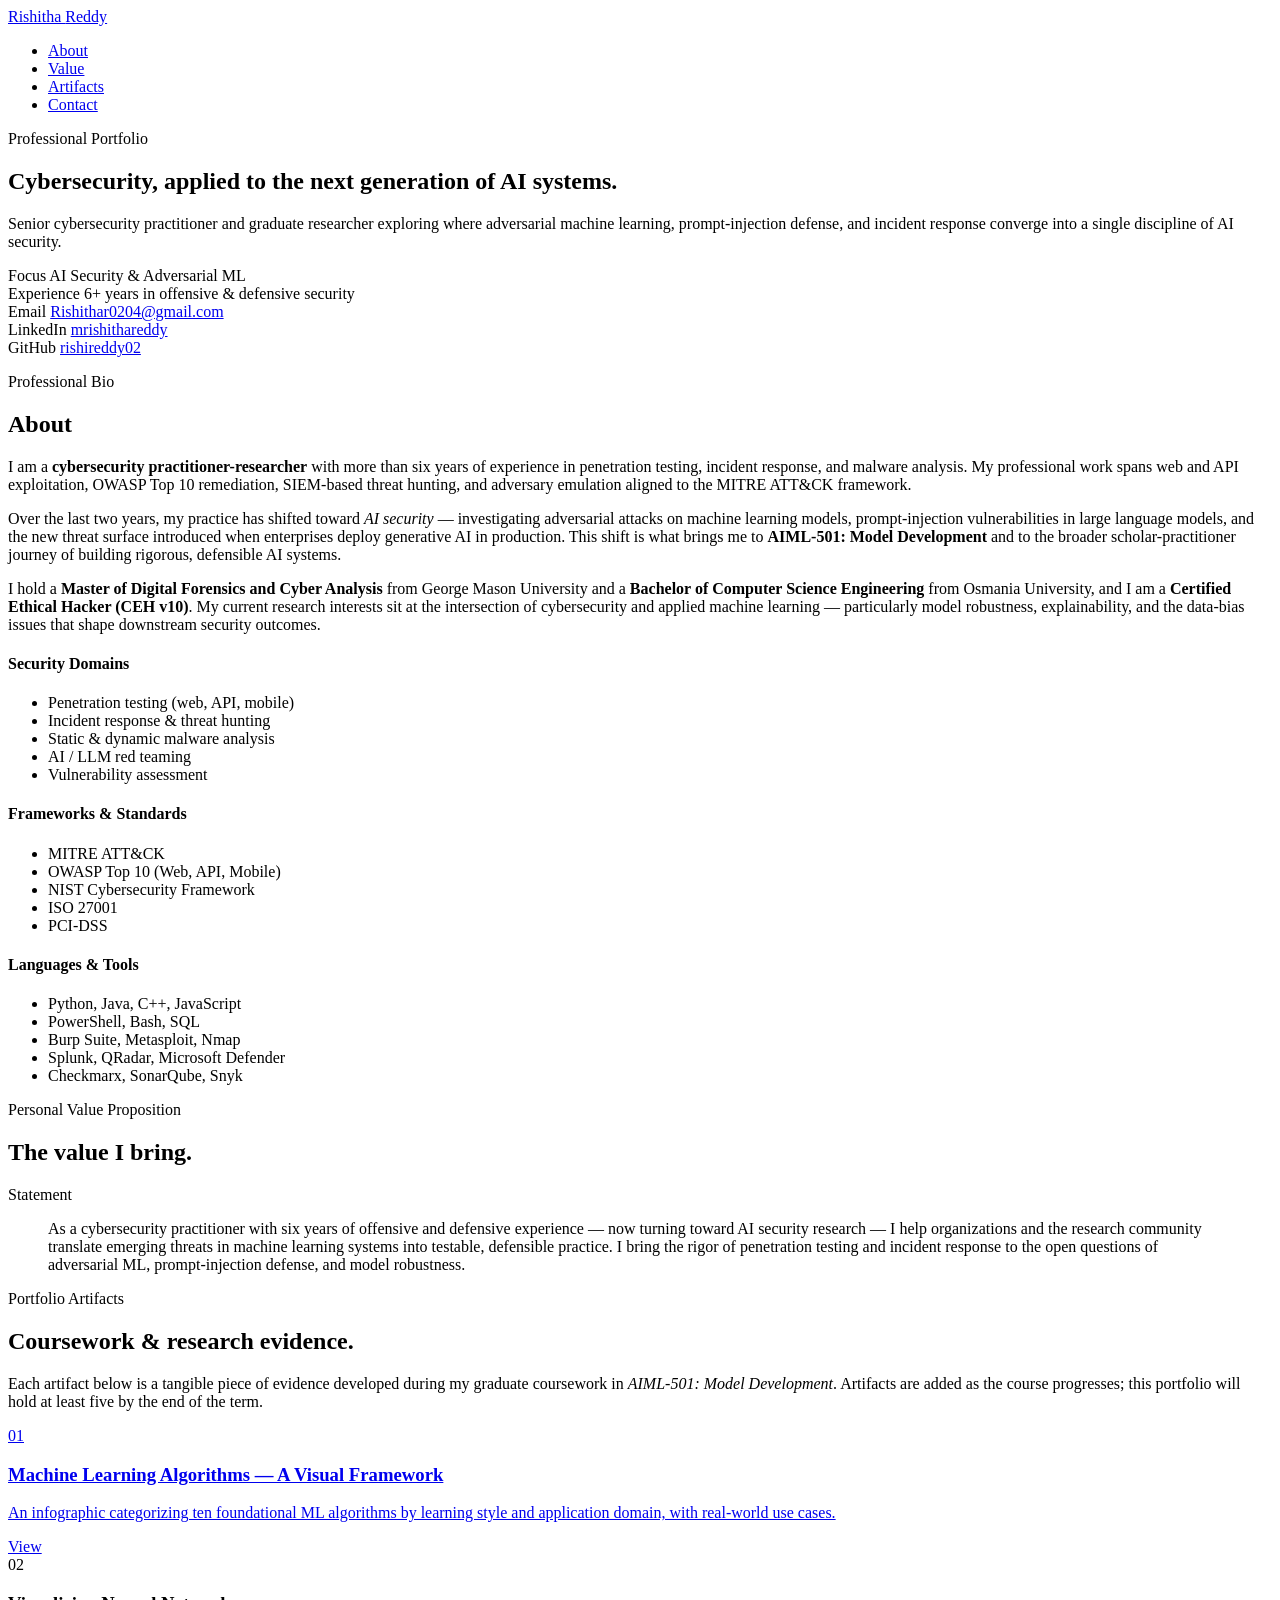
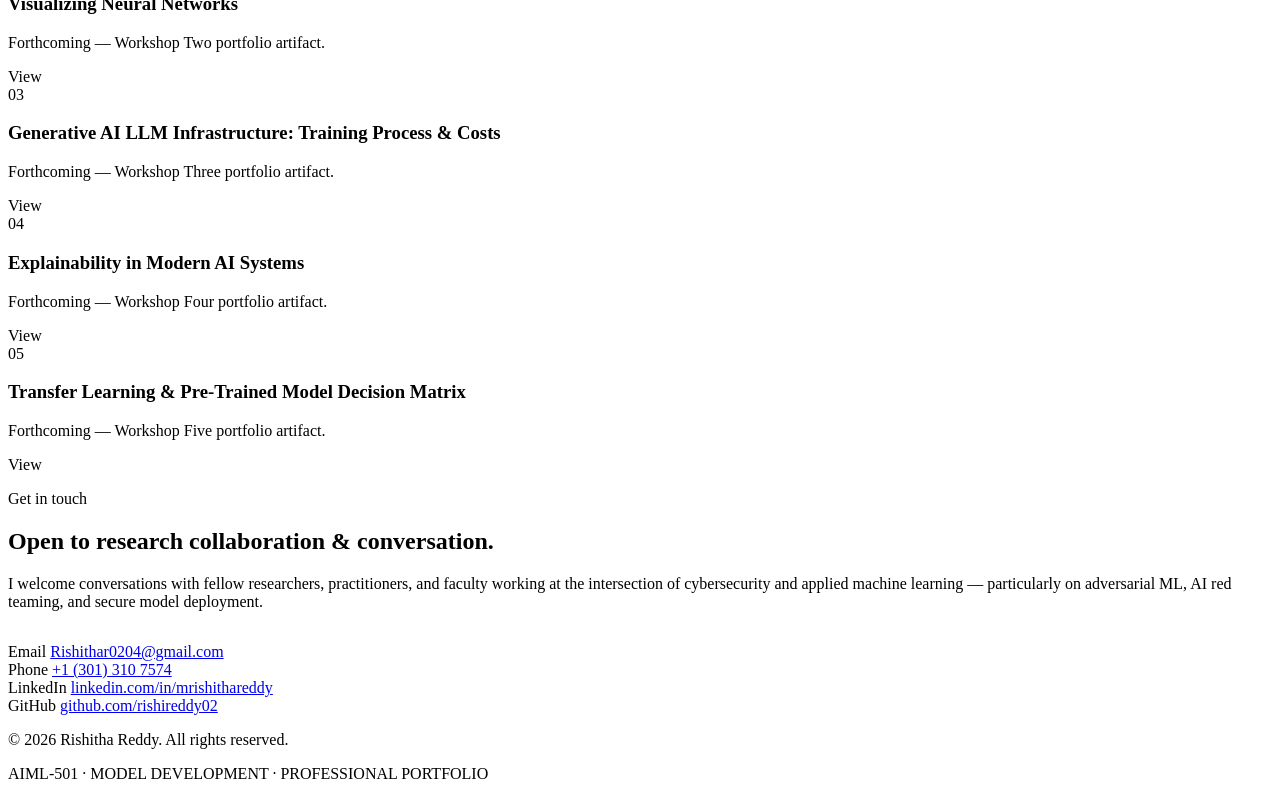
==== index.html @ c1c3d1a4 "Created first portfolio" ====
<!DOCTYPE html>
<html lang="en">
<head>
  <meta charset="UTF-8">
  <meta name="viewport" content="width=device-width, initial-scale=1.0">
  <title>Rishitha Reddy — Cybersecurity &amp; AI Security Research</title>
  <meta name="description" content="Professional portfolio of Rishitha Reddy — cybersecurity practitioner and graduate researcher specializing in AI security, adversarial machine learning, and applied threat detection.">
  <link rel="stylesheet" href="assets/css/style.css">
  <link rel="icon" href="data:image/svg+xml,%3Csvg xmlns='http://www.w3.org/2000/svg' viewBox='0 0 100 100'%3E%3Crect width='100' height='100' fill='%237a1f2b'/%3E%3Ctext x='50' y='68' font-family='Georgia,serif' font-size='52' font-weight='600' fill='%23fafaf6' text-anchor='middle'%3ER%3C/text%3E%3C/svg%3E">
</head>
<body>

  <header class="site-header">
    <div class="container-wide">
      <nav class="nav">
        <a href="index.html" class="brand">Rishitha <span class="accent">Reddy</span></a>
        <ul class="nav-links">
          <li><a href="#about">About</a></li>
          <li><a href="#value">Value</a></li>
          <li><a href="#artifacts">Artifacts</a></li>
          <li><a href="#contact">Contact</a></li>
        </ul>
      </nav>
    </div>
  </header>

  <main>

    <!-- HERO -->
    <section class="hero">
      <div class="container">
        <p class="eyebrow">Professional Portfolio</p>
        <h1>Cybersecurity, applied to the next generation of AI systems.</h1>
        <p class="tagline">
          Senior cybersecurity practitioner and graduate researcher exploring where adversarial machine learning, prompt-injection defense, and incident response converge into a single discipline of AI security.
        </p>

        <div class="hero-meta">
          <div>
            <span class="meta-label">Focus</span>
            AI Security &amp; Adversarial ML
          </div>
          <div>
            <span class="meta-label">Experience</span>
            6+ years in offensive &amp; defensive security
          </div>
          <div>
            <span class="meta-label">Email</span>
            <a href="mailto:Rishithar0204@gmail.com">Rishithar0204@gmail.com</a>
          </div>
          <div>
            <span class="meta-label">LinkedIn</span>
            <a href="https://linkedin.com/in/mrishithareddy" target="_blank" rel="noopener">mrishithareddy</a>
          </div>
          <div>
            <span class="meta-label">GitHub</span>
            <a href="https://github.com/rishireddy02" target="_blank" rel="noopener">rishireddy02</a>
          </div>
        </div>
      </div>
    </section>

    <!-- ABOUT -->
    <section class="block" id="about">
      <div class="container">
        <p class="section-eyebrow">Professional Bio</p>
        <h2 class="section-title">About</h2>
        <div class="prose">
          <p>
            I am a <strong>cybersecurity practitioner-researcher</strong> with more than six years of experience in penetration testing, incident response, and malware analysis. My professional work spans web and API exploitation, OWASP Top 10 remediation, SIEM-based threat hunting, and adversary emulation aligned to the MITRE ATT&amp;CK framework.
          </p>
          <p>
            Over the last two years, my practice has shifted toward <em>AI security</em> &mdash; investigating adversarial attacks on machine learning models, prompt-injection vulnerabilities in large language models, and the new threat surface introduced when enterprises deploy generative AI in production. This shift is what brings me to <strong>AIML-501: Model Development</strong> and to the broader scholar-practitioner journey of building rigorous, defensible AI systems.
          </p>
          <p>
            I hold a <strong>Master of Digital Forensics and Cyber Analysis</strong> from George Mason University and a <strong>Bachelor of Computer Science Engineering</strong> from Osmania University, and I am a <strong>Certified Ethical Hacker (CEH v10)</strong>. My current research interests sit at the intersection of cybersecurity and applied machine learning &mdash; particularly model robustness, explainability, and the data-bias issues that shape downstream security outcomes.
          </p>
        </div>

        <div class="skills-grid">
          <div class="skill-block">
            <h4>Security Domains</h4>
            <ul>
              <li>Penetration testing (web, API, mobile)</li>
              <li>Incident response &amp; threat hunting</li>
              <li>Static &amp; dynamic malware analysis</li>
              <li>AI / LLM red teaming</li>
              <li>Vulnerability assessment</li>
            </ul>
          </div>
          <div class="skill-block">
            <h4>Frameworks &amp; Standards</h4>
            <ul>
              <li>MITRE ATT&amp;CK</li>
              <li>OWASP Top 10 (Web, API, Mobile)</li>
              <li>NIST Cybersecurity Framework</li>
              <li>ISO 27001</li>
              <li>PCI-DSS</li>
            </ul>
          </div>
          <div class="skill-block">
            <h4>Languages &amp; Tools</h4>
            <ul>
              <li>Python, Java, C++, JavaScript</li>
              <li>PowerShell, Bash, SQL</li>
              <li>Burp Suite, Metasploit, Nmap</li>
              <li>Splunk, QRadar, Microsoft Defender</li>
              <li>Checkmarx, SonarQube, Snyk</li>
            </ul>
          </div>
        </div>
      </div>
    </section>

    <!-- VALUE PROPOSITION -->
    <section class="block" id="value">
      <div class="container">
        <p class="section-eyebrow">Personal Value Proposition</p>
        <h2 class="section-title">The value I bring.</h2>

        <div class="value-prop">
          <p class="vp-label">Statement</p>
          <blockquote>
            As a cybersecurity practitioner with six years of offensive and defensive experience &mdash; now turning toward AI security research &mdash; I help organizations and the research community translate emerging threats in machine learning systems into testable, defensible practice. I bring the rigor of penetration testing and incident response to the open questions of adversarial ML, prompt-injection defense, and model robustness.
          </blockquote>
        </div>
      </div>
    </section>

    <!-- ARTIFACTS -->
    <section class="block" id="artifacts">
      <div class="container">
        <p class="section-eyebrow">Portfolio Artifacts</p>
        <h2 class="section-title">Coursework &amp; research evidence.</h2>
        <div class="prose">
          <p>
            Each artifact below is a tangible piece of evidence developed during my graduate coursework in <em>AIML-501: Model Development</em>. Artifacts are added as the course progresses; this portfolio will hold at least five by the end of the term.
          </p>
        </div>

        <div class="artifact-list">

          <a href="artifacts/algorithm-types.html" class="artifact-entry">
            <div class="artifact-num">01</div>
            <div class="artifact-info">
              <h3>Machine Learning Algorithms — A Visual Framework</h3>
              <p>An infographic categorizing ten foundational ML algorithms by learning style and application domain, with real-world use cases.</p>
            </div>
            <div class="artifact-action">View</div>
          </a>

          <div class="artifact-entry artifact-pending">
            <div class="artifact-num">02</div>
            <div class="artifact-info">
              <h3>Visualizing Neural Networks</h3>
              <p>Forthcoming — Workshop Two portfolio artifact.</p>
            </div>
            <div class="artifact-action">View</div>
          </div>

          <div class="artifact-entry artifact-pending">
            <div class="artifact-num">03</div>
            <div class="artifact-info">
              <h3>Generative AI LLM Infrastructure: Training Process &amp; Costs</h3>
              <p>Forthcoming — Workshop Three portfolio artifact.</p>
            </div>
            <div class="artifact-action">View</div>
          </div>

          <div class="artifact-entry artifact-pending">
            <div class="artifact-num">04</div>
            <div class="artifact-info">
              <h3>Explainability in Modern AI Systems</h3>
              <p>Forthcoming — Workshop Four portfolio artifact.</p>
            </div>
            <div class="artifact-action">View</div>
          </div>

          <div class="artifact-entry artifact-pending">
            <div class="artifact-num">05</div>
            <div class="artifact-info">
              <h3>Transfer Learning &amp; Pre-Trained Model Decision Matrix</h3>
              <p>Forthcoming — Workshop Five portfolio artifact.</p>
            </div>
            <div class="artifact-action">View</div>
          </div>

        </div>
      </div>
    </section>

    <!-- CONTACT -->
    <section class="block" id="contact">
      <div class="container">
        <p class="section-eyebrow">Get in touch</p>
        <h2 class="section-title">Open to research collaboration &amp; conversation.</h2>
        <div class="prose">
          <p>
            I welcome conversations with fellow researchers, practitioners, and faculty working at the intersection of cybersecurity and applied machine learning &mdash; particularly on adversarial ML, AI red teaming, and secure model deployment.
          </p>
        </div>

        <div class="hero-meta" style="margin-top: 2rem; padding-top: 0; border-top: none;">
          <div>
            <span class="meta-label">Email</span>
            <a href="mailto:Rishithar0204@gmail.com">Rishithar0204@gmail.com</a>
          </div>
          <div>
            <span class="meta-label">Phone</span>
            <a href="tel:+13013107574">+1 (301) 310 7574</a>
          </div>
          <div>
            <span class="meta-label">LinkedIn</span>
            <a href="https://linkedin.com/in/mrishithareddy" target="_blank" rel="noopener">linkedin.com/in/mrishithareddy</a>
          </div>
          <div>
            <span class="meta-label">GitHub</span>
            <a href="https://github.com/rishireddy02" target="_blank" rel="noopener">github.com/rishireddy02</a>
          </div>
        </div>
      </div>
    </section>

  </main>

  <footer class="site-footer">
    <div class="container">
      <p>&copy; 2026 Rishitha Reddy. All rights reserved.</p>
      <p class="mono">AIML-501  ·  MODEL DEVELOPMENT  ·  PROFESSIONAL PORTFOLIO</p>
    </div>
  </footer>

</body>
</html>
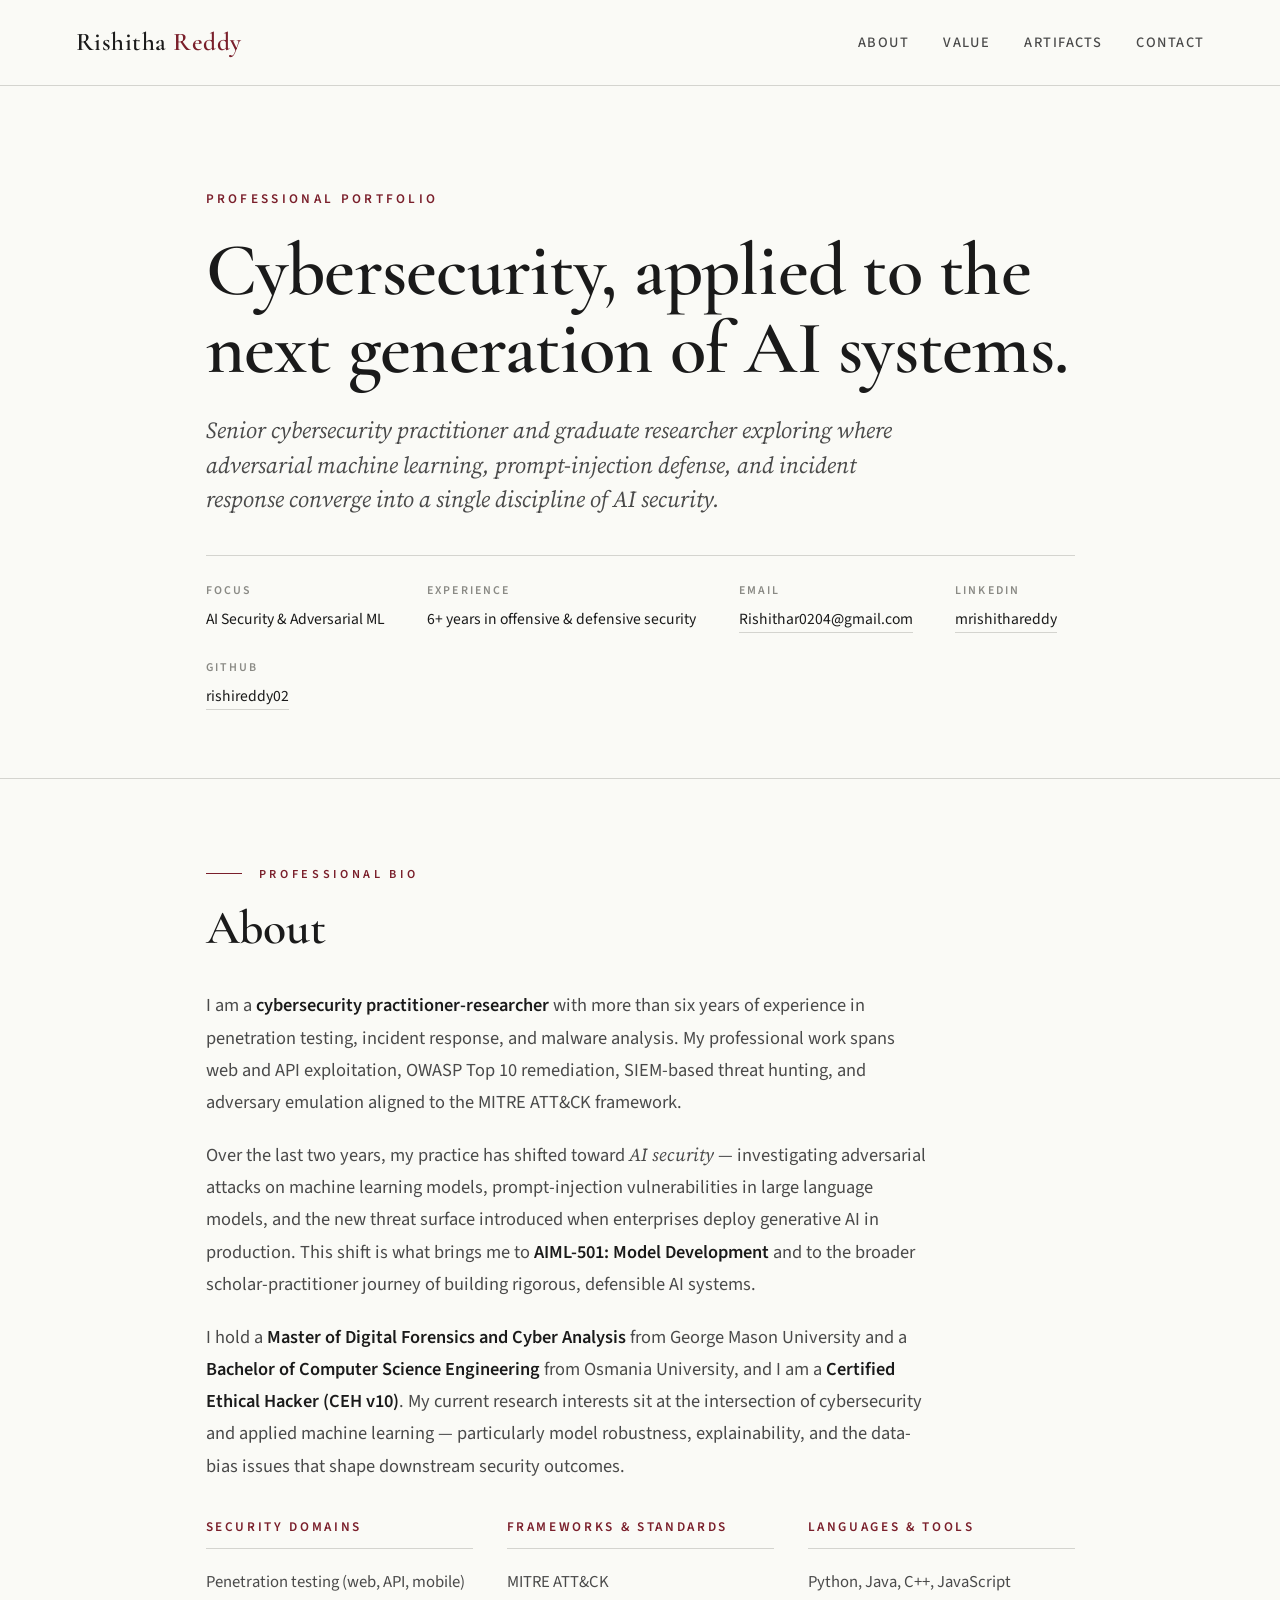
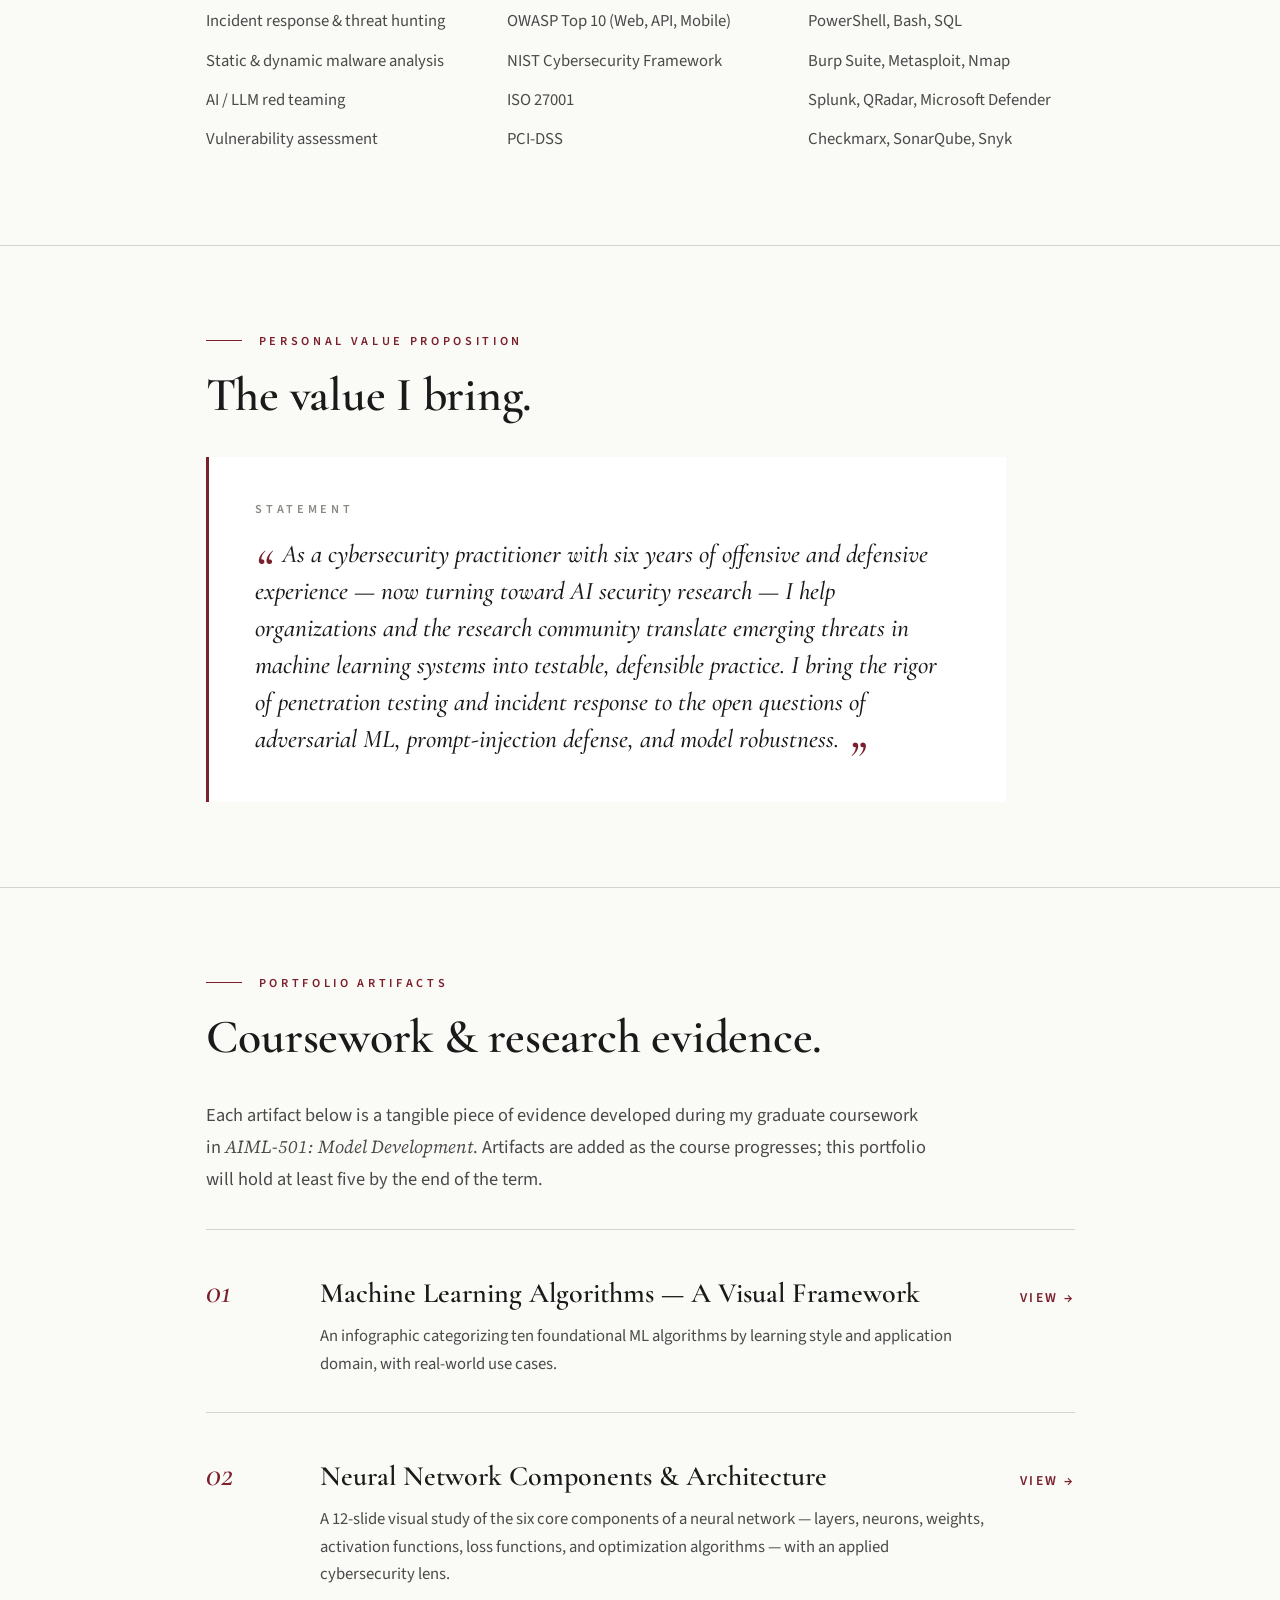
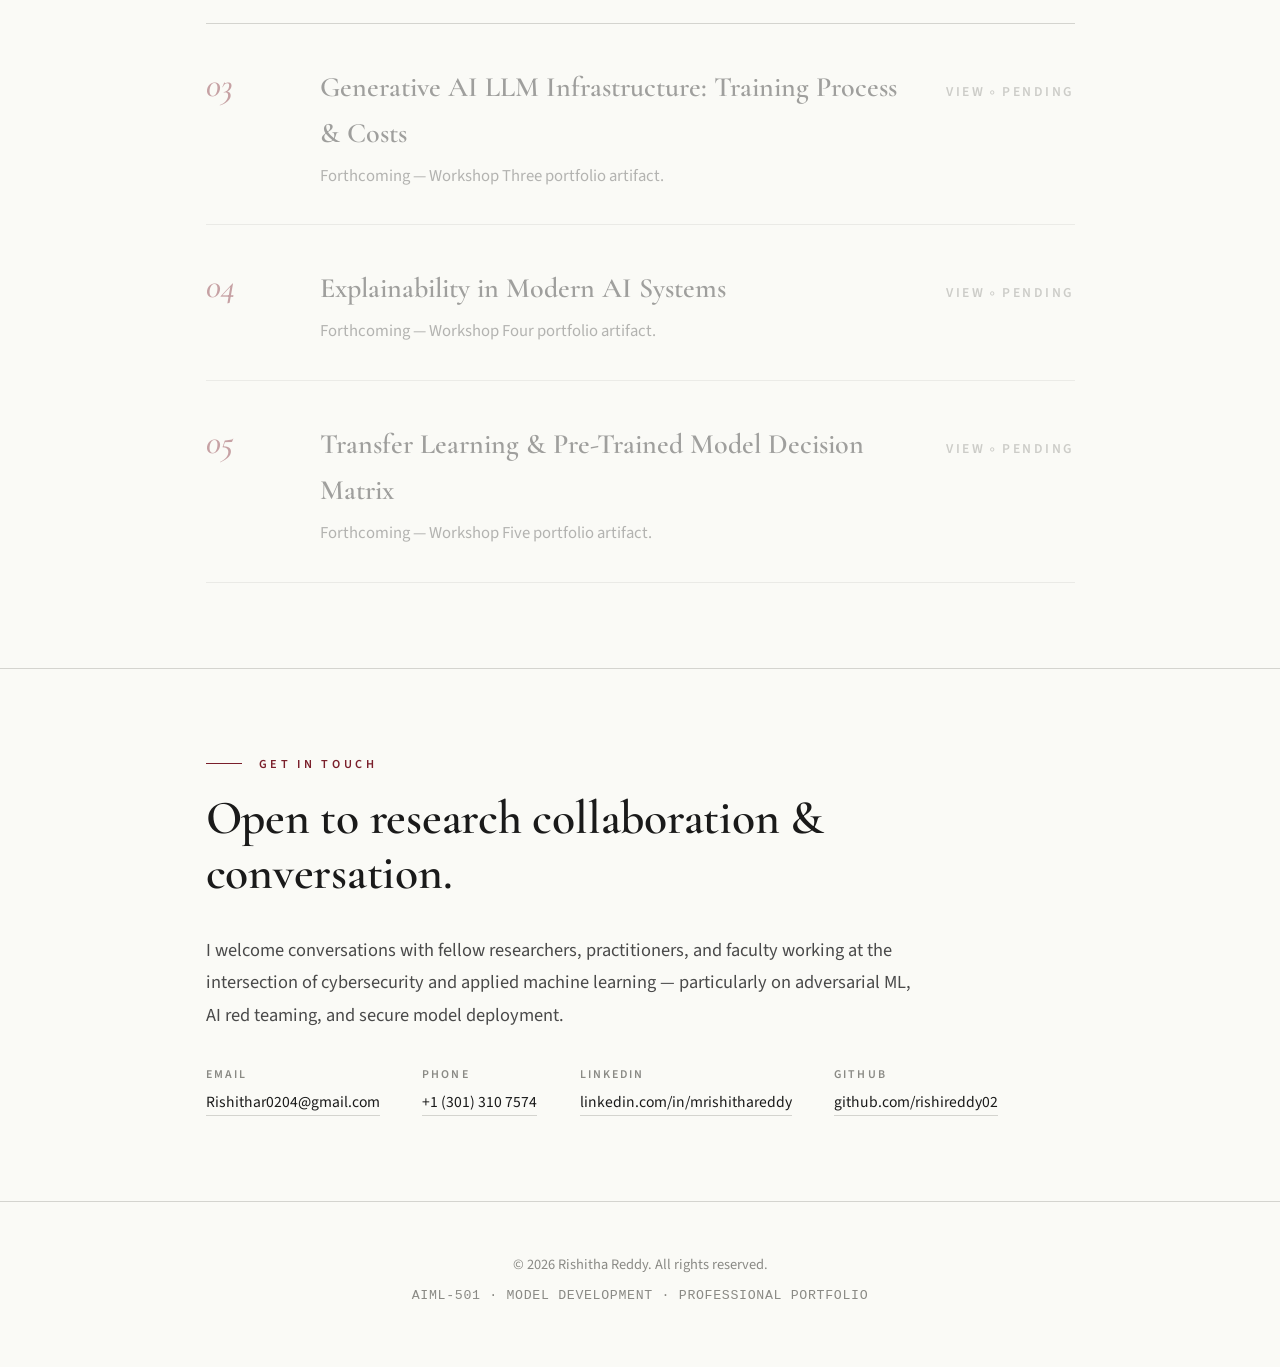
==== commit 68c048ac: "Add Artifact 02 - Neural Network Components" ====
--- a/index.html
+++ b/index.html
@@ -149,14 +149,14 @@
             <div class="artifact-action">View</div>
           </a>
 
-          <div class="artifact-entry artifact-pending">
+          <a href="artifacts/neural-networks.html" class="artifact-entry">
             <div class="artifact-num">02</div>
             <div class="artifact-info">
-              <h3>Visualizing Neural Networks</h3>
-              <p>Forthcoming — Workshop Two portfolio artifact.</p>
-            </div>
-            <div class="artifact-action">View</div>
-          </div>
+              <h3>Neural Network Components &amp; Architecture</h3>
+              <p>A 12-slide visual study of the six core components of a neural network — layers, neurons, weights, activation functions, loss functions, and optimization algorithms — with an applied cybersecurity lens.</p>
+            </div>
+            <div class="artifact-action">View</div>
+          </a>
 
           <div class="artifact-entry artifact-pending">
             <div class="artifact-num">03</div>
--- a/assets/css/style.css
+++ b/assets/css/style.css
@@ -0,0 +1,655 @@
+/* ==============================================
+   Rishitha Reddy — Professional Portfolio
+   AIML / Cybersecurity Research
+   Aesthetic: Editorial, Refined, Academic
+   ============================================== */
+
+@import url('https://fonts.googleapis.com/css2?family=Cormorant+Garamond:ital,wght@0,400;0,500;0,600;0,700;1,400;1,500&family=Source+Sans+3:ital,wght@0,300;0,400;0,500;0,600;0,700;1,400&family=Source+Serif+4:ital,opsz,wght@0,8..60,400;0,8..60,500;0,8..60,600;1,8..60,400&display=swap');
+
+:root {
+  --bg: #fafaf6;
+  --surface: #ffffff;
+  --text-primary: #1a1a1a;
+  --text-secondary: #4a4a4a;
+  --text-tertiary: #8a8a85;
+  --accent: #7a1f2b;
+  --accent-soft: #a14552;
+  --border: #e8e6df;
+  --line: #d4d4cf;
+
+  --font-display: 'Cormorant Garamond', 'Georgia', serif;
+  --font-body: 'Source Sans 3', -apple-system, BlinkMacSystemFont, sans-serif;
+  --font-serif: 'Source Serif 4', 'Georgia', serif;
+
+  --max-w: 920px;
+  --gutter: 1.5rem;
+}
+
+* {
+  box-sizing: border-box;
+  margin: 0;
+  padding: 0;
+}
+
+html {
+  scroll-behavior: smooth;
+  font-size: 17px;
+}
+
+body {
+  font-family: var(--font-body);
+  background: var(--bg);
+  color: var(--text-primary);
+  line-height: 1.65;
+  font-weight: 400;
+  -webkit-font-smoothing: antialiased;
+  -moz-osx-font-smoothing: grayscale;
+}
+
+/* ---------- Layout ---------- */
+
+.container {
+  max-width: var(--max-w);
+  margin: 0 auto;
+  padding: 0 var(--gutter);
+}
+
+.container-wide {
+  max-width: 1180px;
+  margin: 0 auto;
+  padding: 0 var(--gutter);
+}
+
+/* ---------- Header / Nav ---------- */
+
+header.site-header {
+  border-bottom: 1px solid var(--line);
+  background: var(--bg);
+  position: sticky;
+  top: 0;
+  z-index: 50;
+  backdrop-filter: blur(10px);
+  background: rgba(250, 250, 246, 0.92);
+}
+
+.nav {
+  display: flex;
+  justify-content: space-between;
+  align-items: center;
+  padding: 1.25rem 0;
+}
+
+.brand {
+  font-family: var(--font-display);
+  font-size: 1.5rem;
+  font-weight: 600;
+  letter-spacing: 0.02em;
+  color: var(--text-primary);
+  text-decoration: none;
+}
+
+.brand .accent {
+  color: var(--accent);
+}
+
+.nav-links {
+  display: flex;
+  gap: 2rem;
+  list-style: none;
+}
+
+.nav-links a {
+  font-size: 0.85rem;
+  letter-spacing: 0.1em;
+  text-transform: uppercase;
+  color: var(--text-secondary);
+  text-decoration: none;
+  font-weight: 500;
+  transition: color 0.2s ease;
+}
+
+.nav-links a:hover,
+.nav-links a.active {
+  color: var(--accent);
+}
+
+/* ---------- Hero ---------- */
+
+.hero {
+  padding: 6rem 0 4rem;
+  border-bottom: 1px solid var(--line);
+}
+
+.hero .eyebrow {
+  font-size: 0.78rem;
+  letter-spacing: 0.25em;
+  text-transform: uppercase;
+  color: var(--accent);
+  margin-bottom: 1.25rem;
+  font-weight: 600;
+}
+
+.hero h1 {
+  font-family: var(--font-display);
+  font-size: clamp(2.8rem, 6vw, 4.4rem);
+  font-weight: 600;
+  line-height: 1.05;
+  letter-spacing: -0.01em;
+  color: var(--text-primary);
+  margin-bottom: 1.5rem;
+}
+
+.hero .tagline {
+  font-family: var(--font-serif);
+  font-size: 1.35rem;
+  font-style: italic;
+  color: var(--text-secondary);
+  max-width: 720px;
+  line-height: 1.5;
+  margin-bottom: 2.25rem;
+}
+
+.hero-meta {
+  display: flex;
+  flex-wrap: wrap;
+  gap: 1.5rem 2.5rem;
+  padding-top: 1.5rem;
+  border-top: 1px solid var(--line);
+  font-size: 0.92rem;
+}
+
+.hero-meta a {
+  color: var(--text-primary);
+  text-decoration: none;
+  border-bottom: 1px solid var(--line);
+  padding-bottom: 2px;
+  transition: border-color 0.2s ease, color 0.2s ease;
+}
+
+.hero-meta a:hover {
+  color: var(--accent);
+  border-color: var(--accent);
+}
+
+.hero-meta .meta-label {
+  font-size: 0.7rem;
+  letter-spacing: 0.18em;
+  text-transform: uppercase;
+  color: var(--text-tertiary);
+  display: block;
+  margin-bottom: 0.35rem;
+  font-weight: 600;
+}
+
+/* ---------- Sections ---------- */
+
+section.block {
+  padding: 5rem 0;
+  border-bottom: 1px solid var(--line);
+}
+
+section.block:last-of-type {
+  border-bottom: none;
+}
+
+.section-eyebrow {
+  font-size: 0.72rem;
+  letter-spacing: 0.3em;
+  text-transform: uppercase;
+  color: var(--accent);
+  font-weight: 600;
+  margin-bottom: 1rem;
+  display: flex;
+  align-items: center;
+  gap: 1rem;
+}
+
+.section-eyebrow::before {
+  content: "";
+  width: 36px;
+  height: 1px;
+  background: var(--accent);
+}
+
+.section-title {
+  font-family: var(--font-display);
+  font-size: clamp(2rem, 4vw, 2.8rem);
+  font-weight: 600;
+  line-height: 1.15;
+  margin-bottom: 2rem;
+  letter-spacing: -0.005em;
+}
+
+.prose {
+  max-width: 720px;
+  font-size: 1.08rem;
+  line-height: 1.75;
+  color: var(--text-secondary);
+}
+
+.prose p {
+  margin-bottom: 1.25rem;
+}
+
+.prose p:last-child {
+  margin-bottom: 0;
+}
+
+.prose strong {
+  color: var(--text-primary);
+  font-weight: 600;
+}
+
+.prose em {
+  font-family: var(--font-serif);
+}
+
+/* ---------- Value Proposition Card ---------- */
+
+.value-prop {
+  background: var(--surface);
+  border-left: 3px solid var(--accent);
+  padding: 2.5rem 2.75rem;
+  max-width: 800px;
+  margin-top: 1rem;
+}
+
+.value-prop .vp-label {
+  font-size: 0.72rem;
+  letter-spacing: 0.3em;
+  text-transform: uppercase;
+  color: var(--text-tertiary);
+  font-weight: 600;
+  margin-bottom: 1rem;
+}
+
+.value-prop blockquote {
+  font-family: var(--font-display);
+  font-size: 1.5rem;
+  line-height: 1.45;
+  color: var(--text-primary);
+  font-weight: 500;
+  font-style: italic;
+}
+
+.value-prop blockquote::before {
+  content: "“";
+  font-size: 3rem;
+  color: var(--accent);
+  line-height: 0;
+  vertical-align: -0.4em;
+  margin-right: 0.2rem;
+}
+
+.value-prop blockquote::after {
+  content: "”";
+  font-size: 3rem;
+  color: var(--accent);
+  line-height: 0;
+  vertical-align: -0.55em;
+  margin-left: 0.1rem;
+}
+
+/* ---------- Skills grid ---------- */
+
+.skills-grid {
+  display: grid;
+  grid-template-columns: repeat(auto-fit, minmax(260px, 1fr));
+  gap: 2rem;
+  margin-top: 2rem;
+}
+
+.skill-block h4 {
+  font-family: var(--font-body);
+  font-size: 0.78rem;
+  letter-spacing: 0.2em;
+  text-transform: uppercase;
+  color: var(--accent);
+  font-weight: 600;
+  margin-bottom: 0.85rem;
+  padding-bottom: 0.6rem;
+  border-bottom: 1px solid var(--line);
+}
+
+.skill-block ul {
+  list-style: none;
+}
+
+.skill-block li {
+  padding: 0.35rem 0;
+  color: var(--text-secondary);
+  font-size: 0.98rem;
+}
+
+/* ---------- Artifacts list ---------- */
+
+.artifact-list {
+  margin-top: 2rem;
+}
+
+.artifact-entry {
+  display: grid;
+  grid-template-columns: 80px 1fr auto;
+  gap: 2rem;
+  padding: 2rem 0;
+  border-bottom: 1px solid var(--line);
+  align-items: baseline;
+  text-decoration: none;
+  color: inherit;
+  transition: padding-left 0.3s ease;
+}
+
+.artifact-entry:hover {
+  padding-left: 0.75rem;
+}
+
+.artifact-entry:first-child {
+  border-top: 1px solid var(--line);
+}
+
+.artifact-num {
+  font-family: var(--font-display);
+  font-size: 2rem;
+  font-weight: 500;
+  color: var(--accent);
+  font-style: italic;
+}
+
+.artifact-info h3 {
+  font-family: var(--font-display);
+  font-size: 1.65rem;
+  font-weight: 600;
+  margin-bottom: 0.4rem;
+  color: var(--text-primary);
+}
+
+.artifact-info p {
+  color: var(--text-secondary);
+  font-size: 0.98rem;
+}
+
+.artifact-action {
+  font-size: 0.8rem;
+  letter-spacing: 0.18em;
+  text-transform: uppercase;
+  color: var(--accent);
+  font-weight: 600;
+}
+
+.artifact-action::after {
+  content: " →";
+}
+
+.artifact-pending {
+  opacity: 0.4;
+  cursor: default;
+}
+
+.artifact-pending:hover {
+  padding-left: 0;
+}
+
+.artifact-pending .artifact-action {
+  color: var(--text-tertiary);
+}
+
+.artifact-pending .artifact-action::after {
+  content: "  ◦ pending";
+}
+
+/* ---------- Artifact detail page ---------- */
+
+.artifact-header {
+  padding: 5rem 0 3rem;
+  border-bottom: 1px solid var(--line);
+}
+
+.back-link {
+  font-size: 0.78rem;
+  letter-spacing: 0.2em;
+  text-transform: uppercase;
+  color: var(--text-secondary);
+  text-decoration: none;
+  font-weight: 500;
+  margin-bottom: 2rem;
+  display: inline-block;
+  transition: color 0.2s ease;
+}
+
+.back-link:hover {
+  color: var(--accent);
+}
+
+.back-link::before {
+  content: "← ";
+}
+
+.artifact-meta {
+  font-size: 0.78rem;
+  letter-spacing: 0.2em;
+  text-transform: uppercase;
+  color: var(--accent);
+  font-weight: 600;
+  margin-bottom: 1rem;
+}
+
+.artifact-title {
+  font-family: var(--font-display);
+  font-size: clamp(2.4rem, 5vw, 3.6rem);
+  font-weight: 600;
+  line-height: 1.1;
+  margin-bottom: 1.5rem;
+}
+
+.artifact-subtitle {
+  font-family: var(--font-serif);
+  font-style: italic;
+  font-size: 1.25rem;
+  color: var(--text-secondary);
+  max-width: 720px;
+}
+
+/* ---------- Artifact body ---------- */
+
+.artifact-section {
+  padding: 3.5rem 0;
+  border-bottom: 1px solid var(--line);
+}
+
+.artifact-section:last-of-type {
+  border-bottom: none;
+}
+
+.field-label {
+  font-family: var(--font-body);
+  font-size: 0.72rem;
+  letter-spacing: 0.3em;
+  text-transform: uppercase;
+  color: var(--accent);
+  font-weight: 600;
+  margin-bottom: 1.25rem;
+  display: flex;
+  align-items: center;
+  gap: 1rem;
+}
+
+.field-label::before {
+  content: "";
+  width: 28px;
+  height: 1px;
+  background: var(--accent);
+}
+
+.field-body {
+  font-size: 1.05rem;
+  line-height: 1.75;
+  color: var(--text-secondary);
+  max-width: 800px;
+}
+
+.field-body p {
+  margin-bottom: 1rem;
+}
+
+.field-body p:last-child {
+  margin-bottom: 0;
+}
+
+.field-body strong {
+  color: var(--text-primary);
+  font-weight: 600;
+}
+
+.field-body ul, .field-body ol {
+  margin: 0.5rem 0 1rem 1.5rem;
+}
+
+.field-body li {
+  margin-bottom: 0.45rem;
+}
+
+/* ---------- Infographic feature ---------- */
+
+.infographic-block {
+  padding: 3rem 0;
+  background: var(--surface);
+  border-top: 1px solid var(--line);
+  border-bottom: 1px solid var(--line);
+}
+
+.infographic-frame {
+  background: var(--bg);
+  padding: 2rem;
+  margin: 0 auto;
+  max-width: 1200px;
+  border: 1px solid var(--line);
+}
+
+.infographic-frame img {
+  width: 100%;
+  height: auto;
+  display: block;
+}
+
+.download-row {
+  margin-top: 1.5rem;
+  display: flex;
+  gap: 1rem;
+  justify-content: center;
+  flex-wrap: wrap;
+}
+
+.btn {
+  display: inline-block;
+  padding: 0.7rem 1.5rem;
+  font-size: 0.78rem;
+  letter-spacing: 0.18em;
+  text-transform: uppercase;
+  font-weight: 600;
+  text-decoration: none;
+  border: 1px solid var(--accent);
+  color: var(--accent);
+  background: transparent;
+  transition: all 0.2s ease;
+}
+
+.btn:hover {
+  background: var(--accent);
+  color: var(--bg);
+}
+
+.btn.primary {
+  background: var(--accent);
+  color: var(--bg);
+}
+
+.btn.primary:hover {
+  background: var(--text-primary);
+  border-color: var(--text-primary);
+}
+
+/* ---------- References ---------- */
+
+.references {
+  background: var(--surface);
+  padding: 2.5rem;
+  border-left: 3px solid var(--line);
+}
+
+.references p.ref {
+  font-family: var(--font-serif);
+  font-size: 0.95rem;
+  line-height: 1.65;
+  color: var(--text-secondary);
+  padding-left: 1.5rem;
+  text-indent: -1.5rem;
+  margin-bottom: 1rem;
+}
+
+.references p.ref:last-child {
+  margin-bottom: 0;
+}
+
+.references a {
+  color: var(--accent);
+  text-decoration: none;
+  word-break: break-word;
+}
+
+.references a:hover {
+  text-decoration: underline;
+}
+
+/* ---------- Footer ---------- */
+
+footer.site-footer {
+  padding: 3rem 0;
+  border-top: 1px solid var(--line);
+  text-align: center;
+  font-size: 0.85rem;
+  color: var(--text-tertiary);
+}
+
+footer.site-footer p {
+  margin-bottom: 0.5rem;
+}
+
+footer.site-footer .mono {
+  font-family: 'IBM Plex Mono', 'Courier New', monospace;
+  font-size: 0.78rem;
+  letter-spacing: 0.05em;
+}
+
+/* ---------- Responsive ---------- */
+
+@media (max-width: 720px) {
+  .hero {
+    padding: 4rem 0 3rem;
+  }
+
+  .artifact-entry {
+    grid-template-columns: 50px 1fr;
+    gap: 1rem;
+  }
+
+  .artifact-action {
+    grid-column: 2;
+    margin-top: 0.5rem;
+  }
+
+  .nav-links {
+    gap: 1.25rem;
+  }
+
+  .nav-links a {
+    font-size: 0.75rem;
+  }
+
+  .infographic-frame {
+    padding: 0.5rem;
+  }
+
+  .value-prop {
+    padding: 1.75rem;
+  }
+}
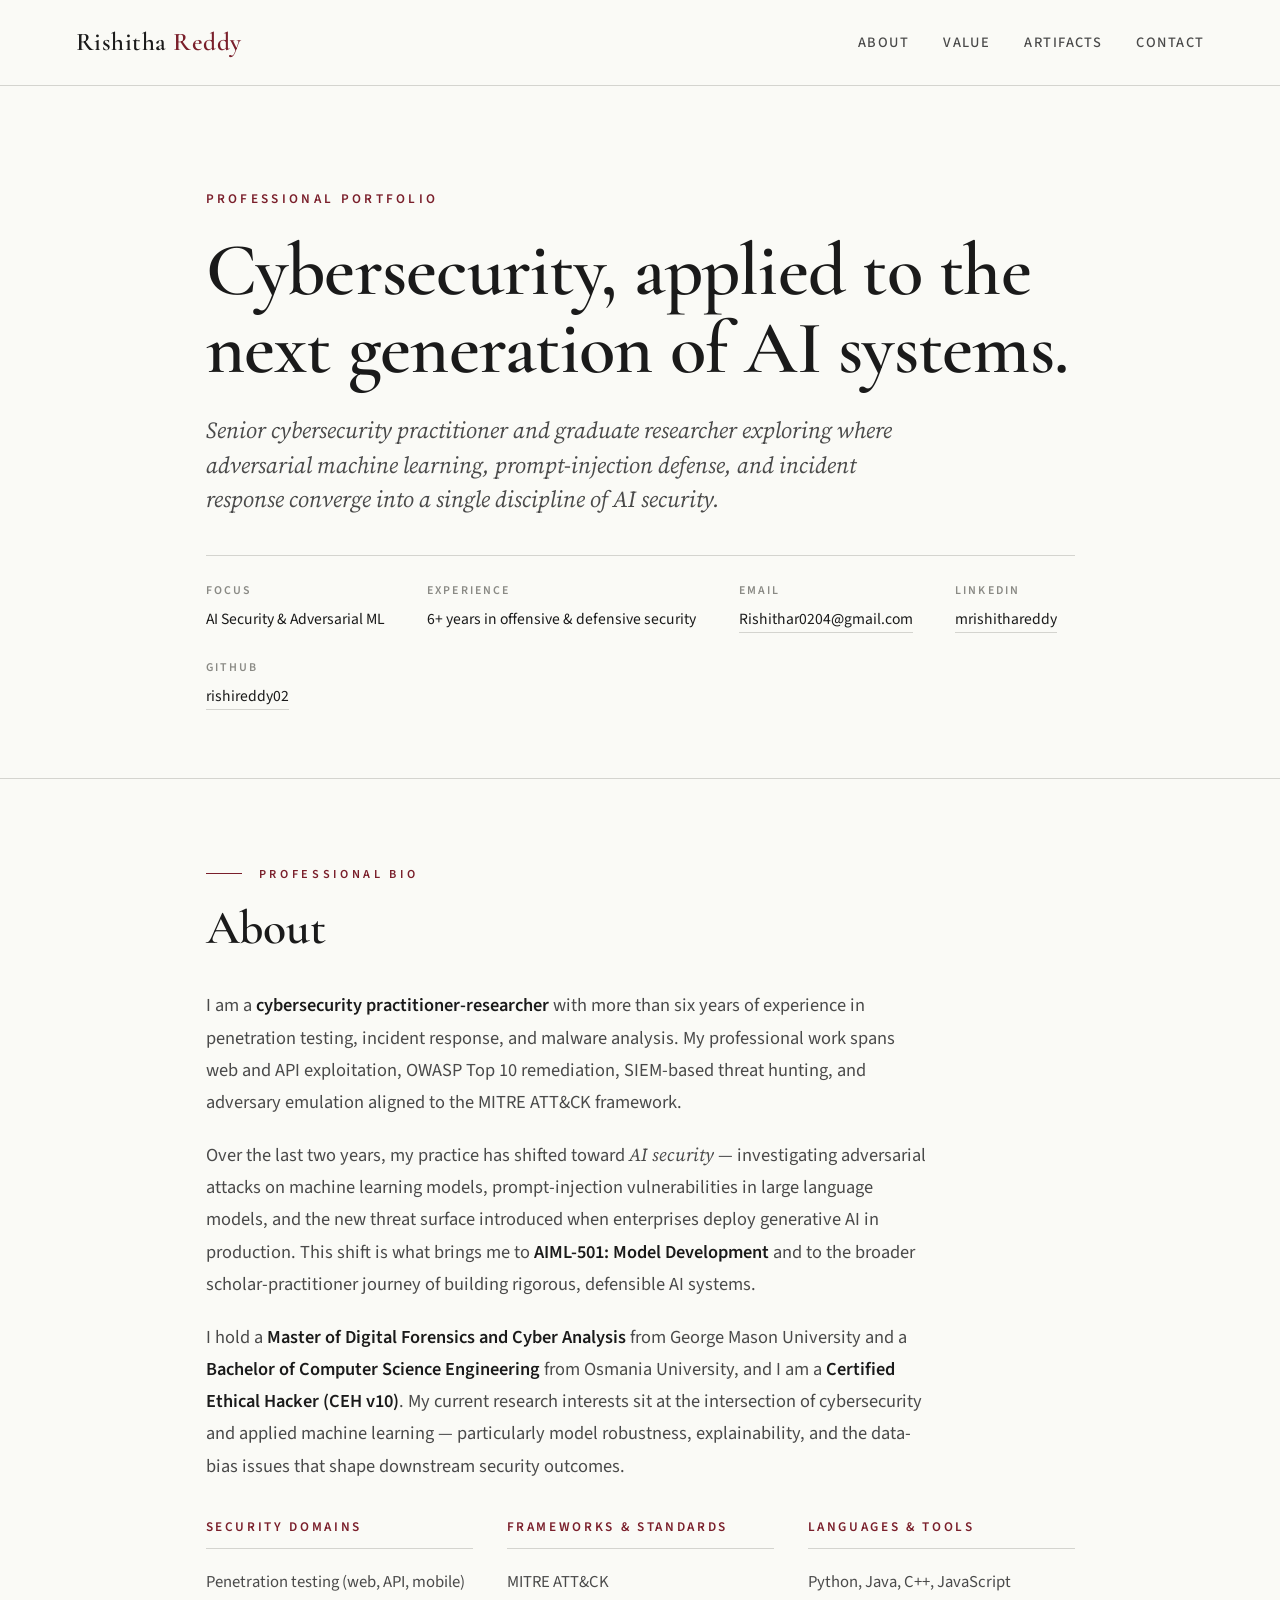
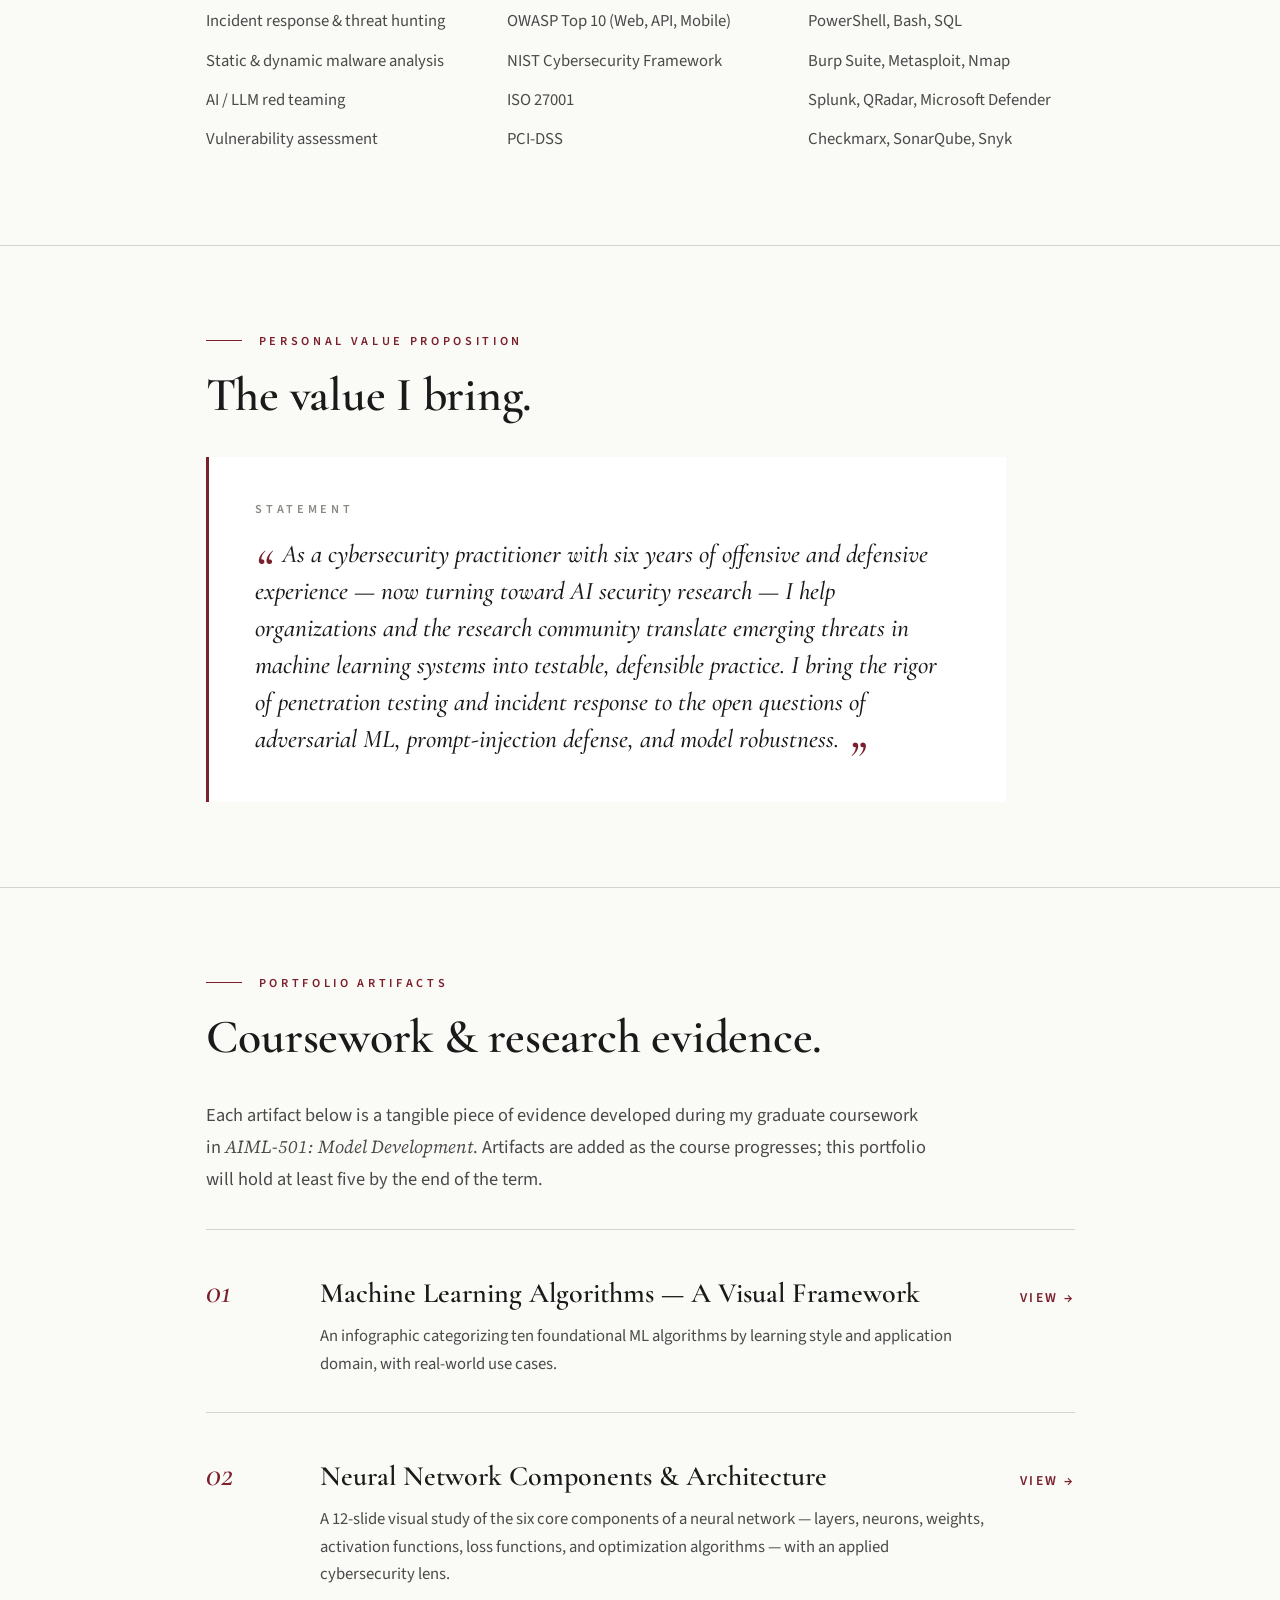
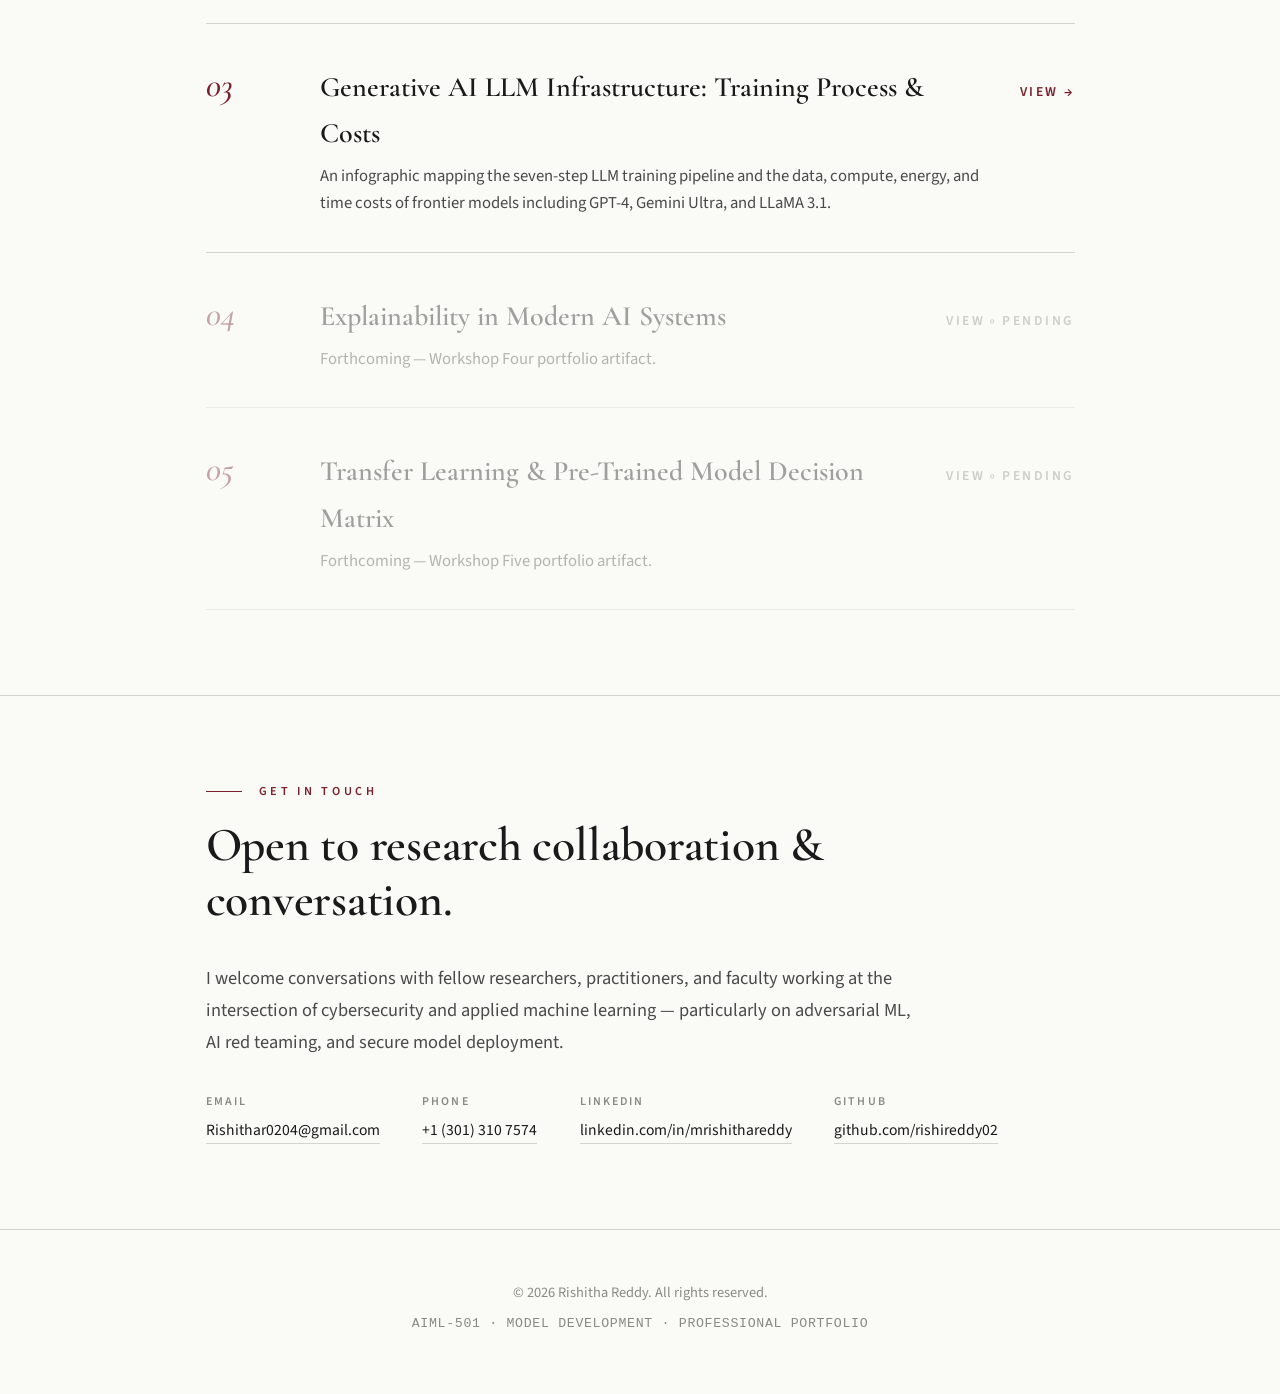
==== commit 21fbcb6d: "portfolio updated workshop 3" ====
--- a/index.html
+++ b/index.html
@@ -158,14 +158,14 @@
             <div class="artifact-action">View</div>
           </a>
 
-          <div class="artifact-entry artifact-pending">
+          <a href="artifacts/generative-ai-infrastructure.html" class="artifact-entry">
             <div class="artifact-num">03</div>
             <div class="artifact-info">
               <h3>Generative AI LLM Infrastructure: Training Process &amp; Costs</h3>
-              <p>Forthcoming — Workshop Three portfolio artifact.</p>
-            </div>
-            <div class="artifact-action">View</div>
-          </div>
+              <p>An infographic mapping the seven-step LLM training pipeline and the data, compute, energy, and time costs of frontier models including GPT-4, Gemini Ultra, and LLaMA 3.1.</p>
+            </div>
+            <div class="artifact-action">View</div>
+          </a>
 
           <div class="artifact-entry artifact-pending">
             <div class="artifact-num">04</div>
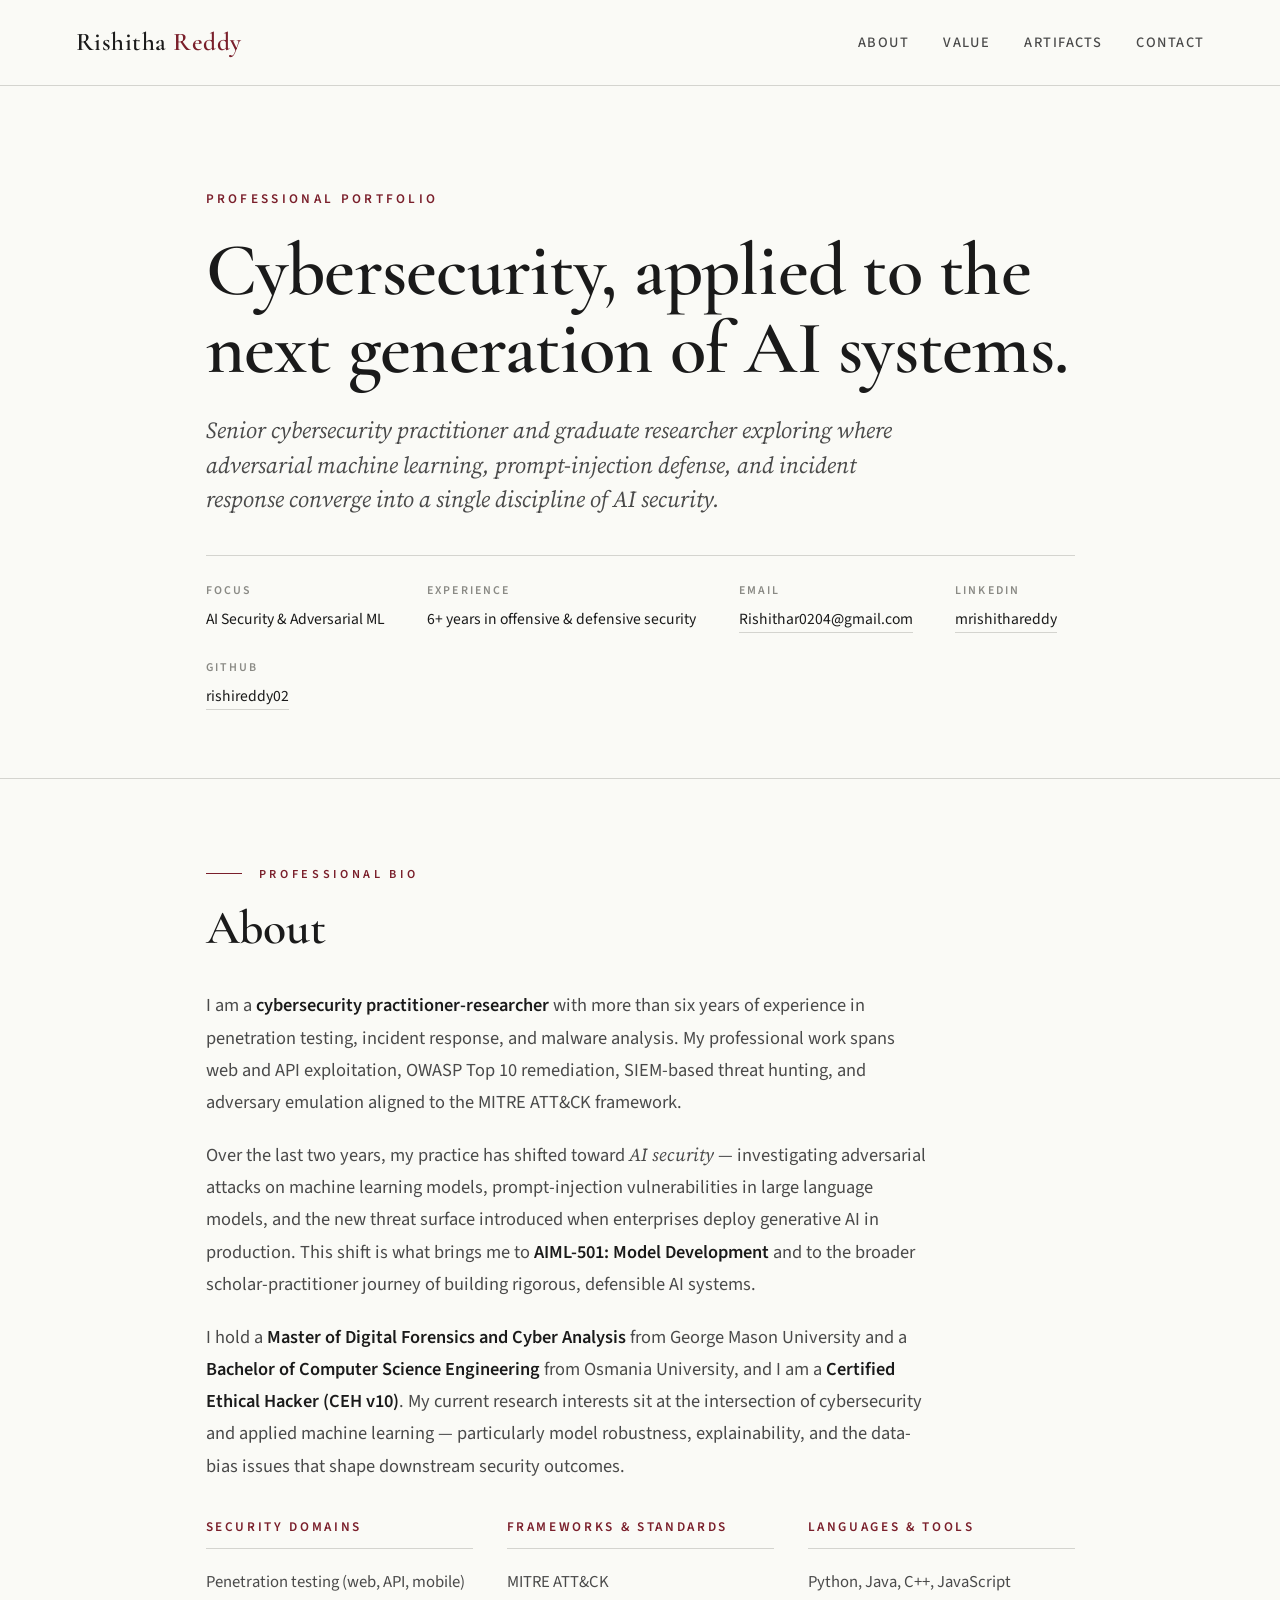
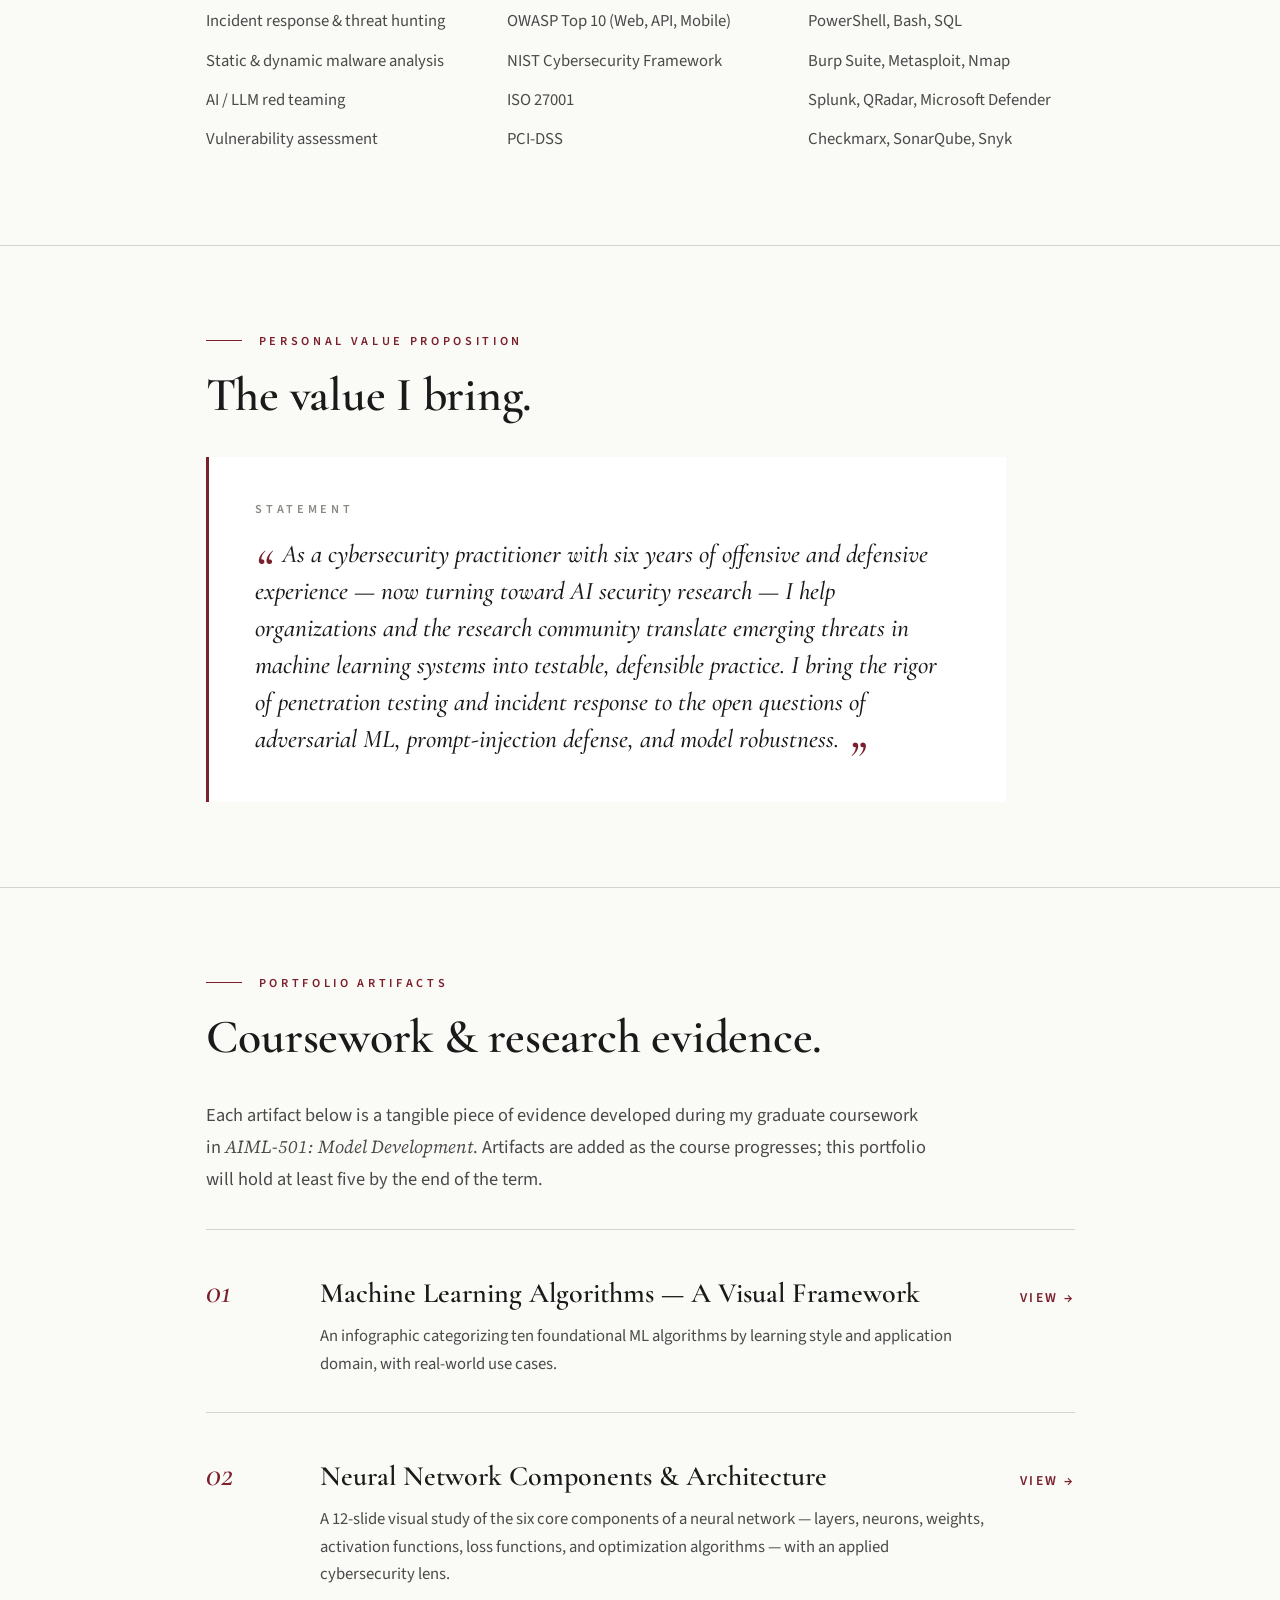
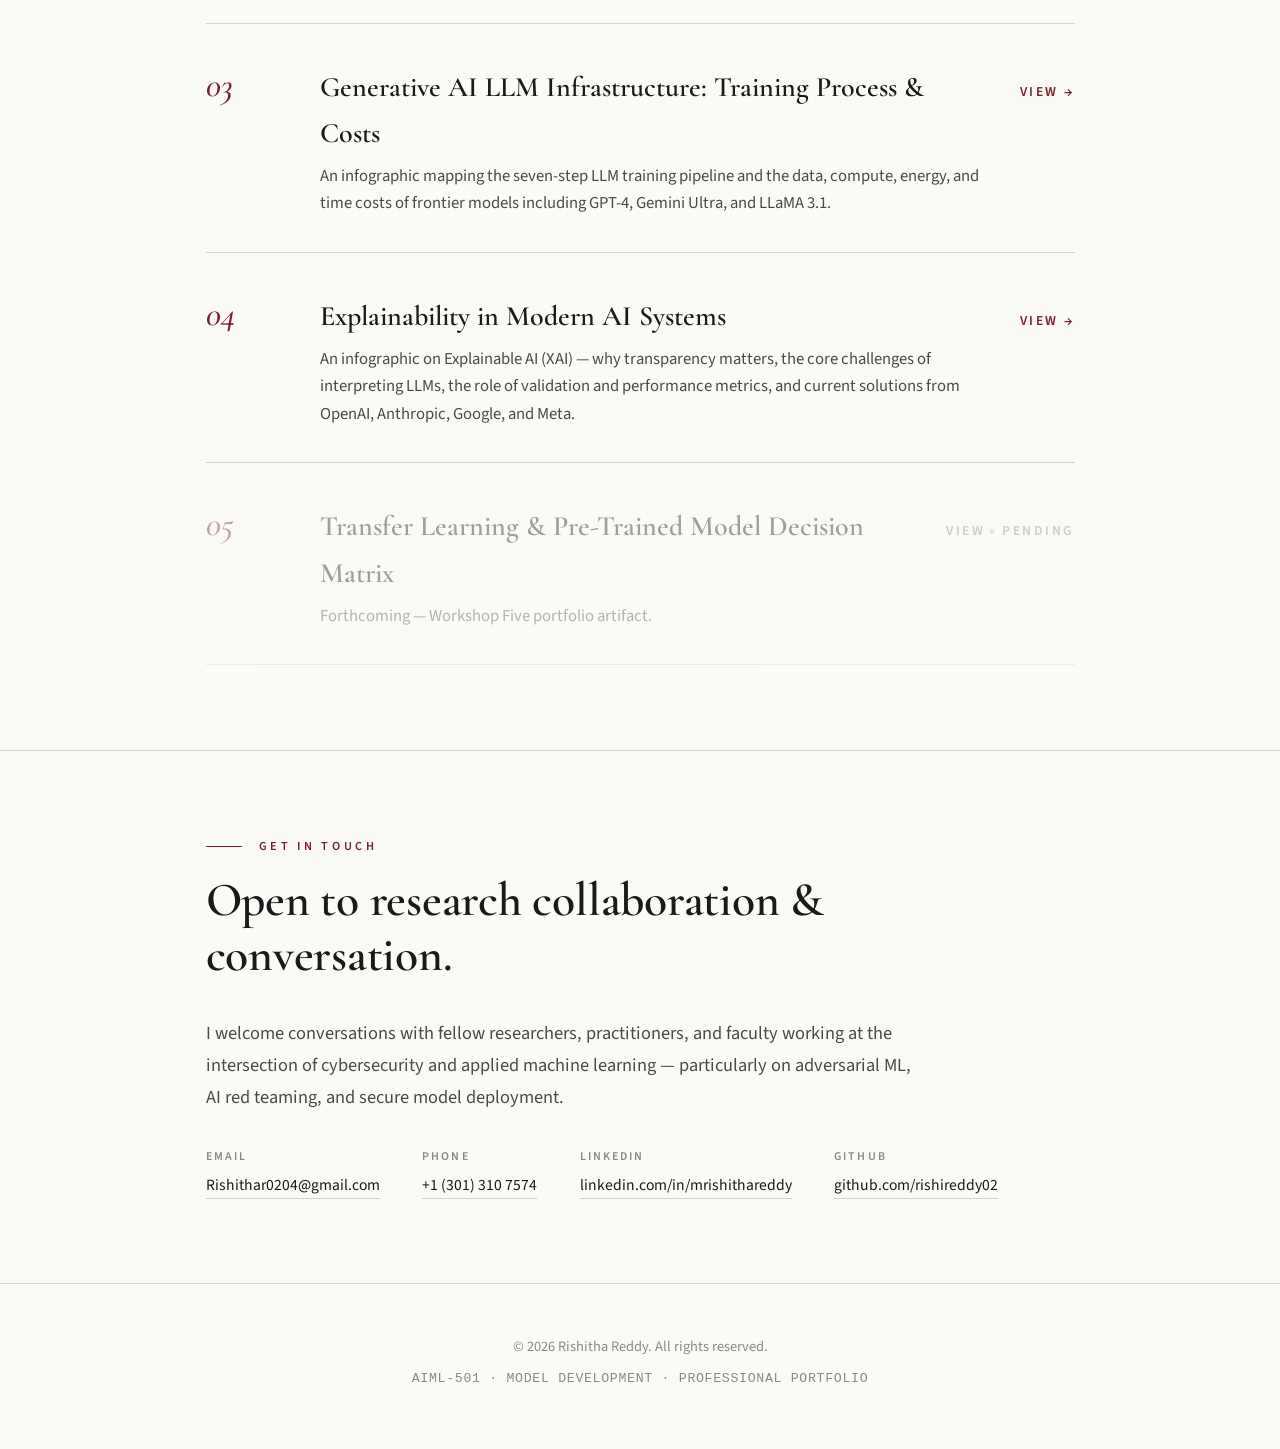
==== commit fede7c78: "Workshop 4" ====
--- a/index.html
+++ b/index.html
@@ -167,14 +167,14 @@
             <div class="artifact-action">View</div>
           </a>
 
-          <div class="artifact-entry artifact-pending">
+          <a href="artifacts/explainability.html" class="artifact-entry">
             <div class="artifact-num">04</div>
             <div class="artifact-info">
               <h3>Explainability in Modern AI Systems</h3>
-              <p>Forthcoming — Workshop Four portfolio artifact.</p>
-            </div>
-            <div class="artifact-action">View</div>
-          </div>
+              <p>An infographic on Explainable AI (XAI) — why transparency matters, the core challenges of interpreting LLMs, the role of validation and performance metrics, and current solutions from OpenAI, Anthropic, Google, and Meta.</p>
+            </div>
+            <div class="artifact-action">View</div>
+          </a>
 
           <div class="artifact-entry artifact-pending">
             <div class="artifact-num">05</div>
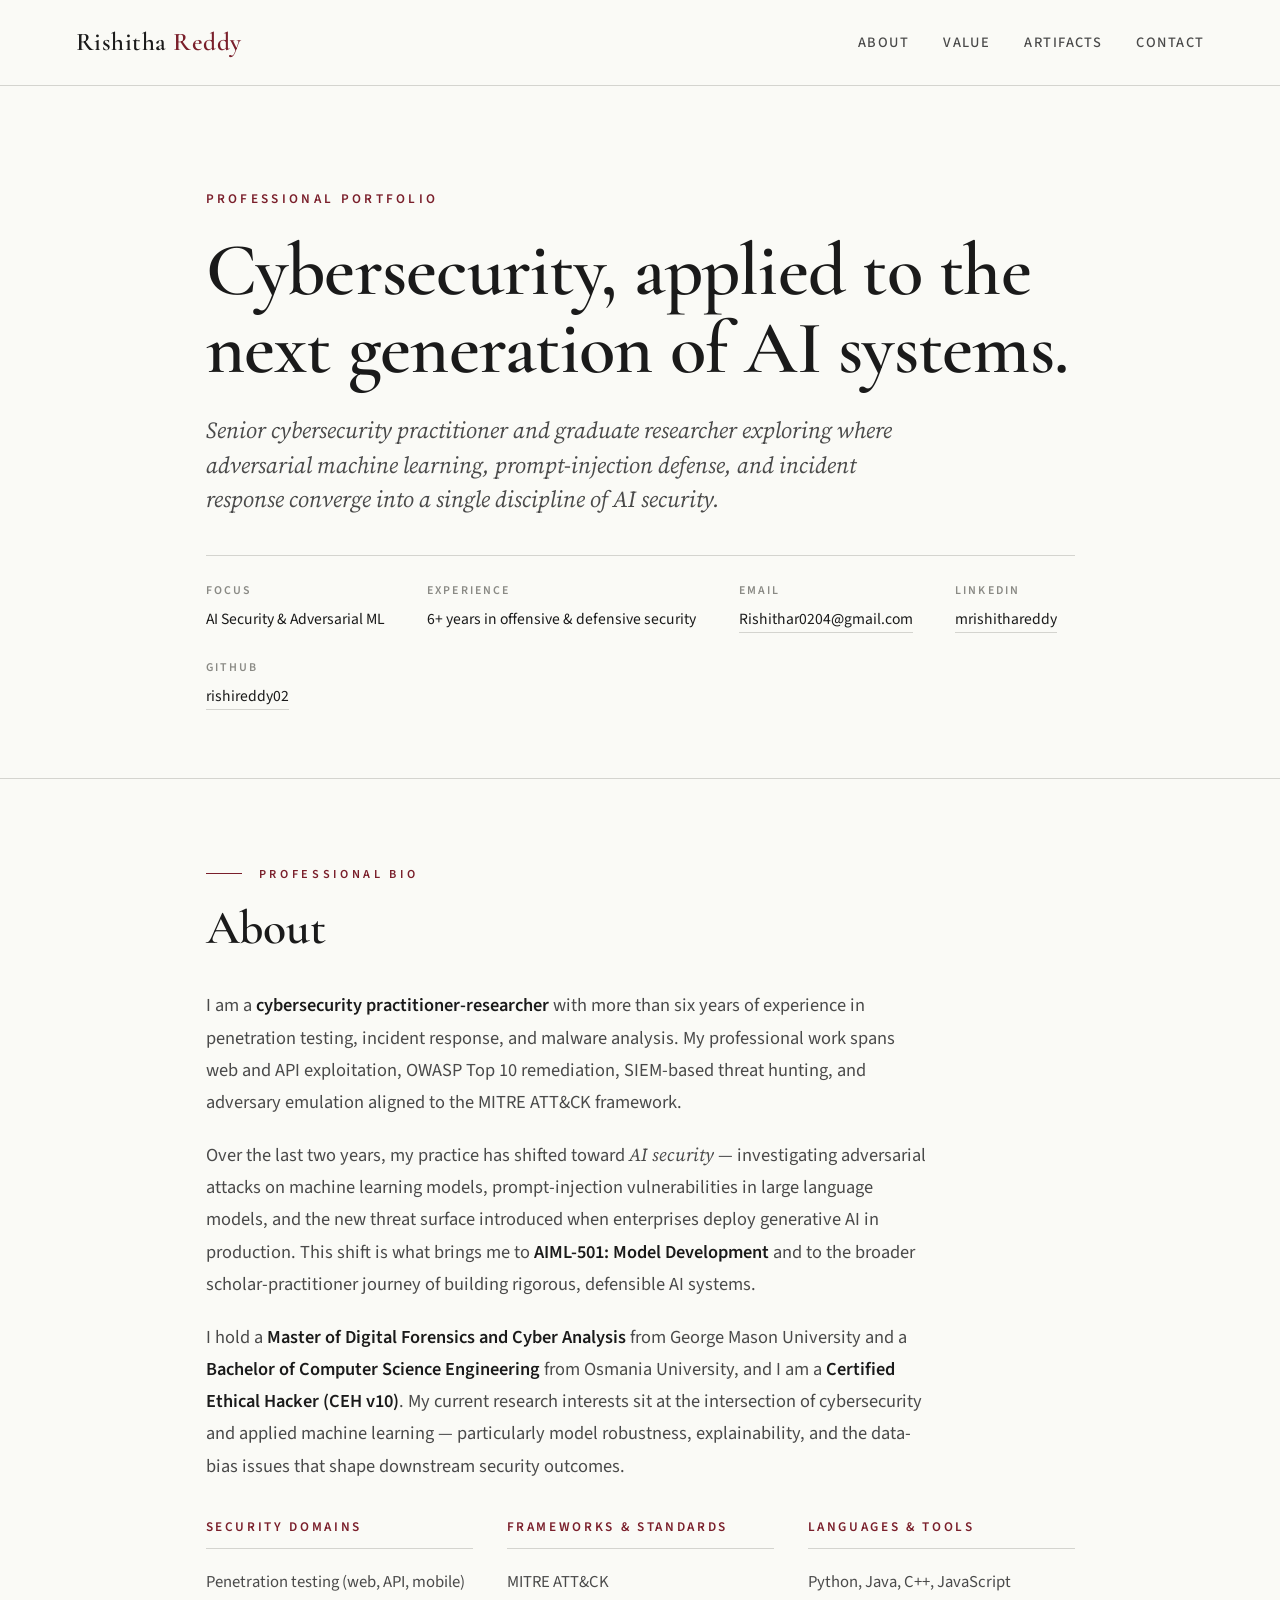
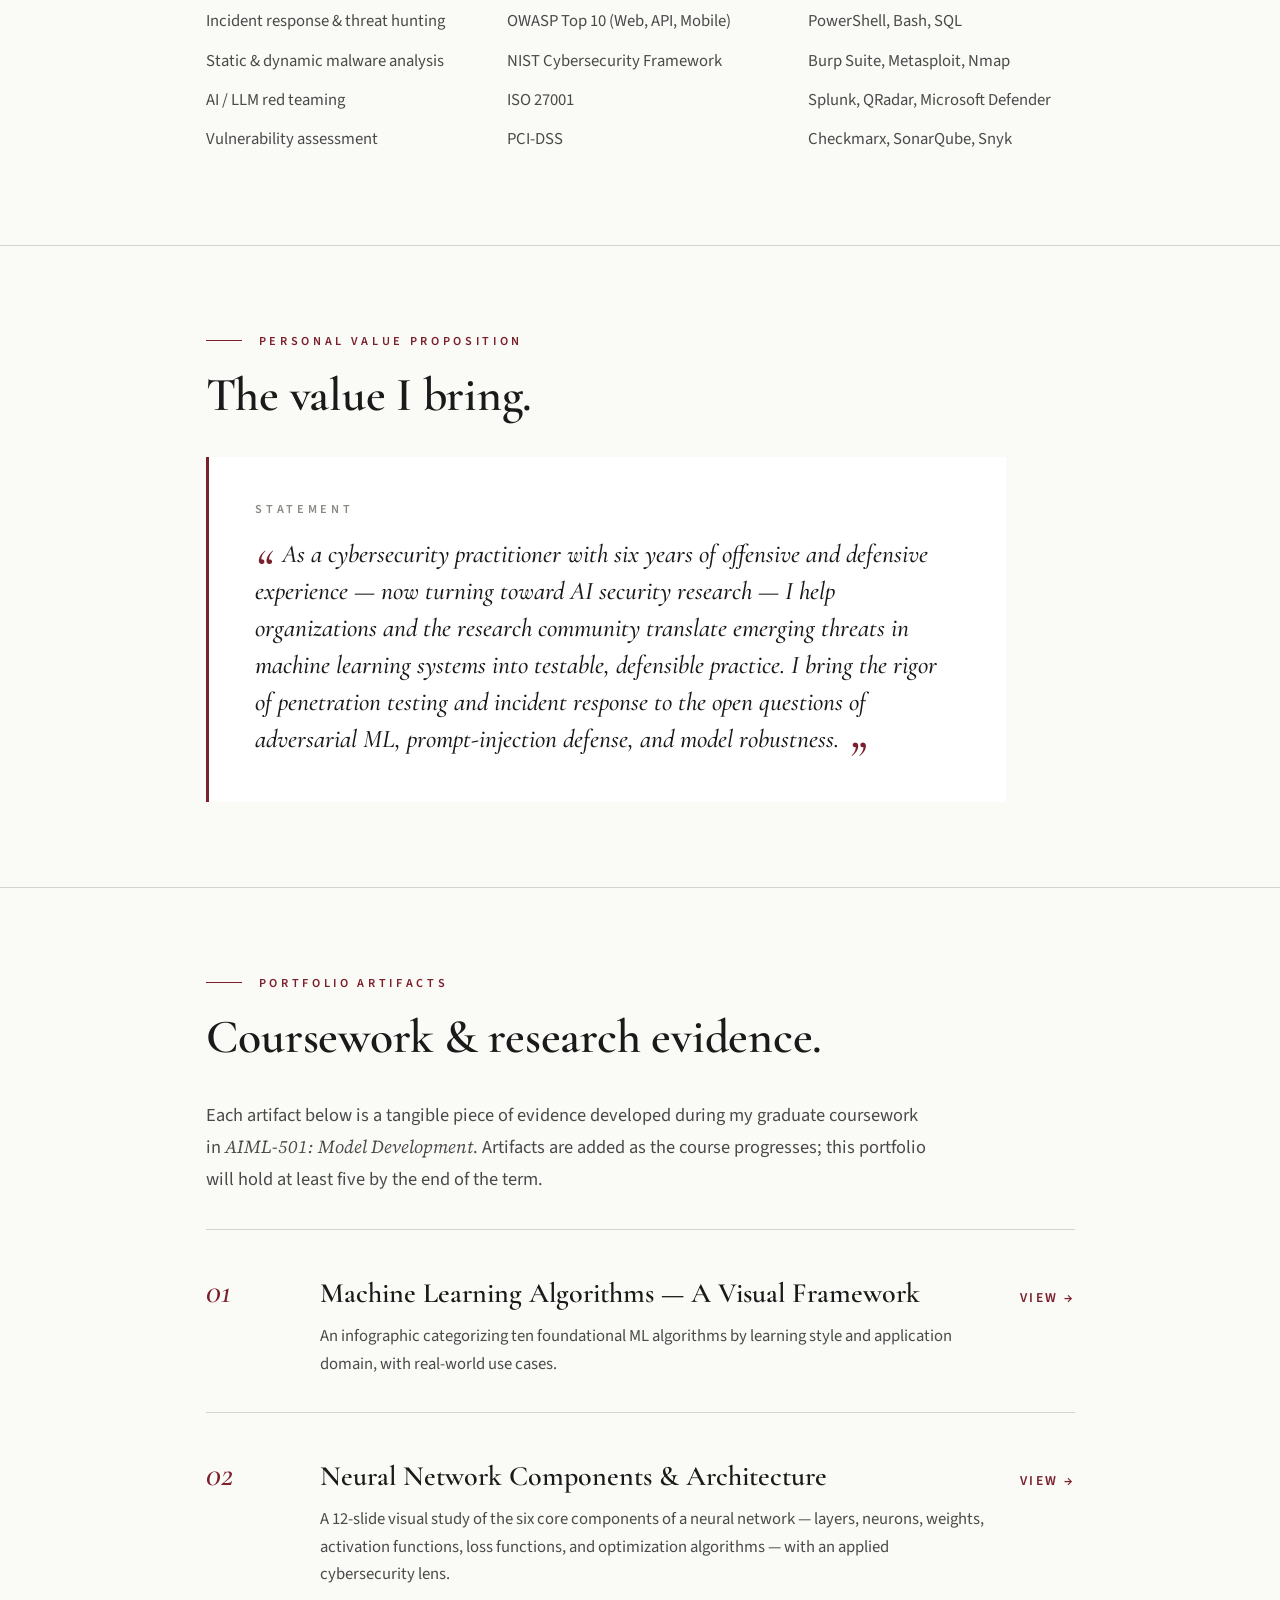
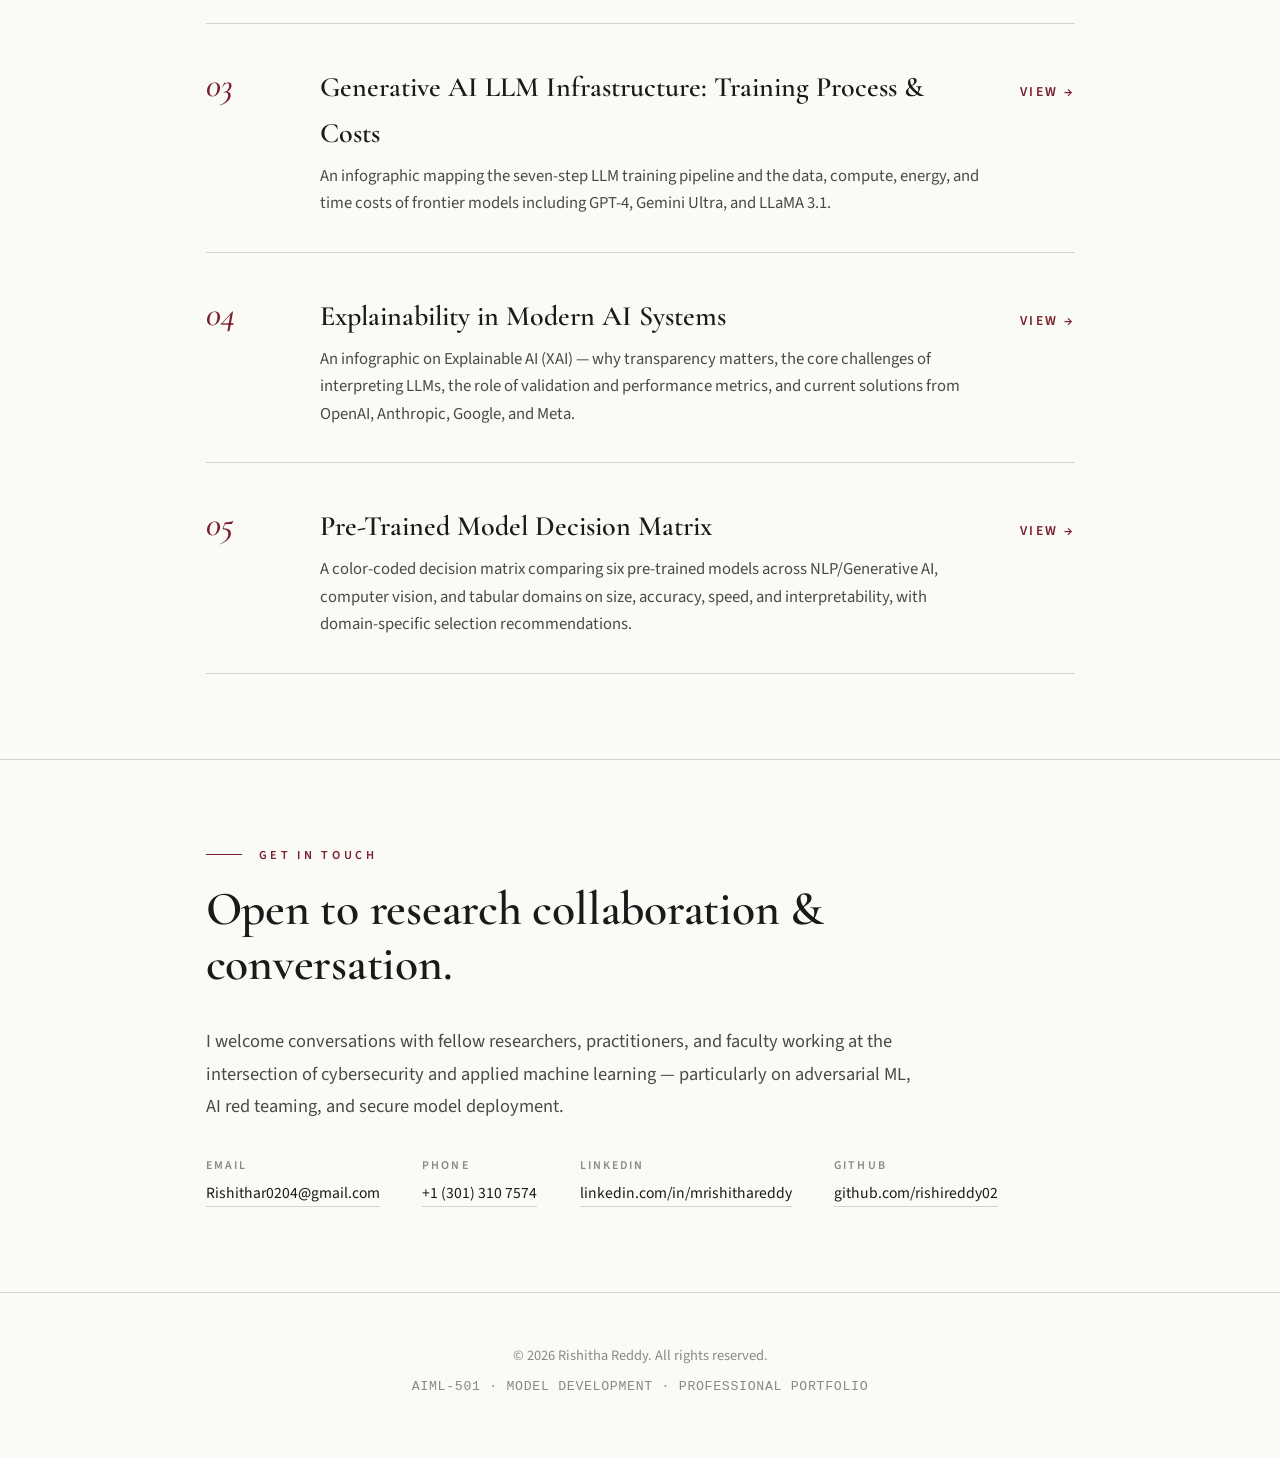
==== commit a5f825d1: "Workshop 5" ====
--- a/index.html
+++ b/index.html
@@ -176,14 +176,14 @@
             <div class="artifact-action">View</div>
           </a>
 
-          <div class="artifact-entry artifact-pending">
+          <a href="artifacts/model-decision-matrix.html" class="artifact-entry">
             <div class="artifact-num">05</div>
             <div class="artifact-info">
-              <h3>Transfer Learning &amp; Pre-Trained Model Decision Matrix</h3>
-              <p>Forthcoming — Workshop Five portfolio artifact.</p>
-            </div>
-            <div class="artifact-action">View</div>
-          </div>
+              <h3>Pre-Trained Model Decision Matrix</h3>
+              <p>A color-coded decision matrix comparing six pre-trained models across NLP/Generative AI, computer vision, and tabular domains on size, accuracy, speed, and interpretability, with domain-specific selection recommendations.</p>
+            </div>
+            <div class="artifact-action">View</div>
+          </a>
 
         </div>
       </div>
